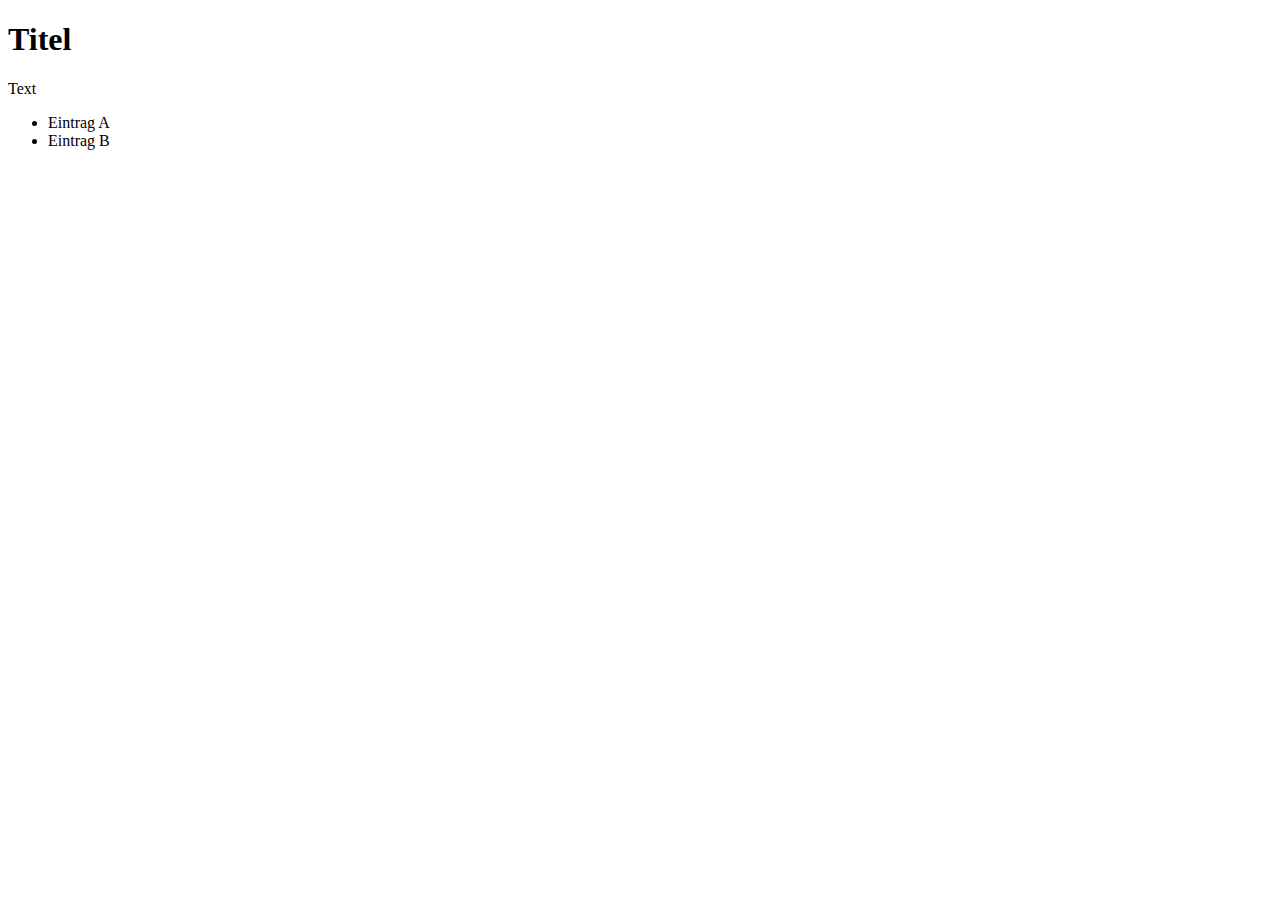
==== docs/index.html @ 6c3bd6ce "Create index.html" ====
<!DOCTYPE html>
<html lang="en">
  <head>
    <meta charset="utf-8">
    <title>title</title>
  </head>
  <body>
    
    <h1>Titel</h1>
    <p>Text</p>
    <ul>
      <li>Eintrag A</li>
      <li>Eintrag B</li>
    </ul>
    
  </body>
</html>
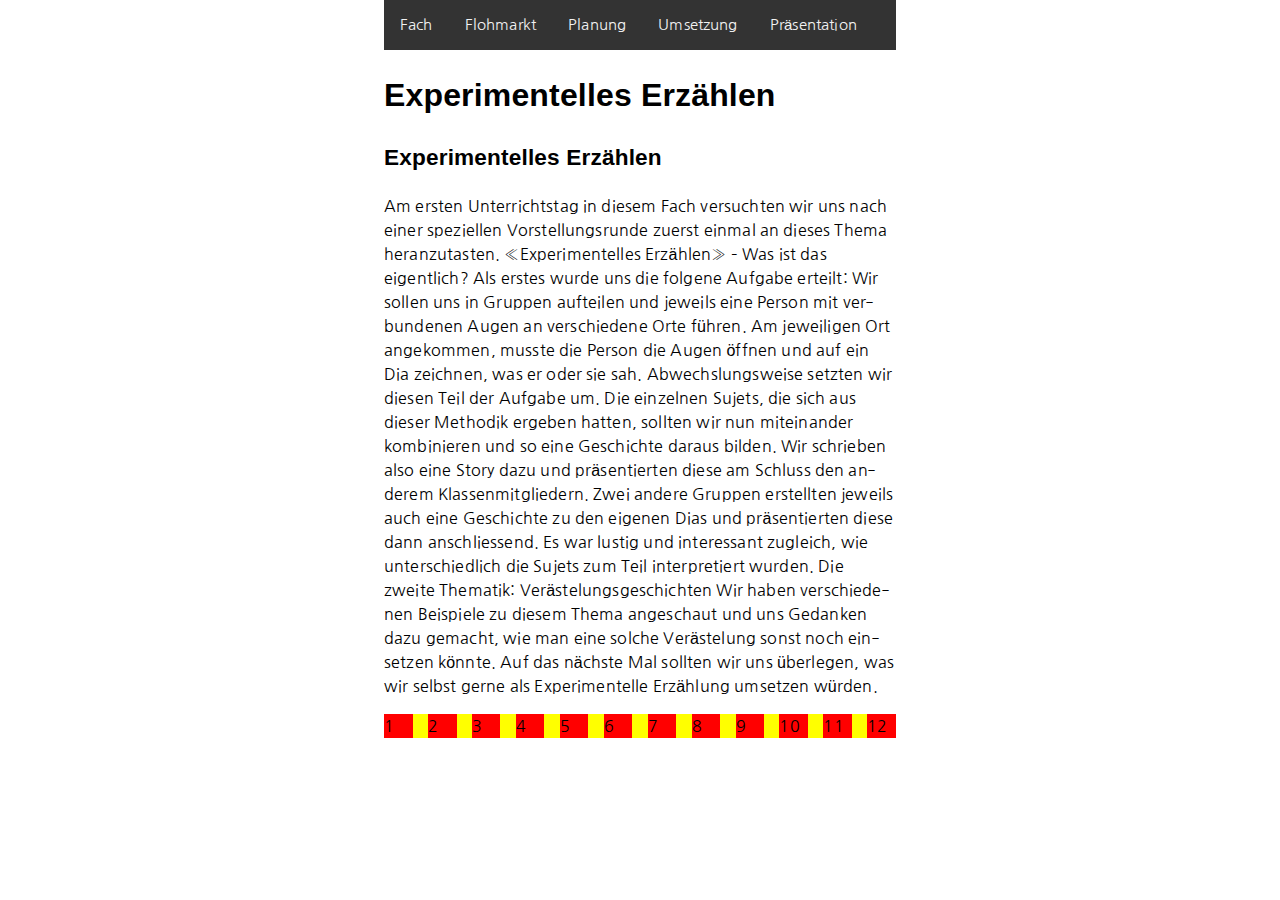
==== commit 457bd629: "version 2" ====
--- a/docs/index.html
+++ b/docs/index.html
@@ -1,17 +1,64 @@
 <!DOCTYPE html>
+
 <html lang="en">
-  <head>
-    <meta charset="utf-8">
-    <title>title</title>
-  </head>
-  <body>
-    
-    <h1>Titel</h1>
-    <p>Text</p>
-    <ul>
-      <li>Eintrag A</li>
-      <li>Eintrag B</li>
-    </ul>
-    
-  </body>
+
+<head>
+  <meta charset="utf-8">
+    <title>Experimentelles Erzählen</title>
+  <meta name="viewport" content="width=device-width, initial-scale=1.0">
+    <link rel="stylesheet" href="normalize.css">
+    <link rel="stylesheet" href="style.css">
+    <link href="https://fonts.googleapis.com/css?family=Nanum+Gothic&display=swap" rel="stylesheet">
+    <script src="script.js"></script>
+</head>
+
+<!-- page content -->
+
+<body>
+  <div class="navigation">
+  <nav>
+    <!-- web browsers respond to index.html and / the same way -->
+      <a href="./index.html">Fach</a>
+      <a href="./flohmarkt.html">Flohmarkt</a>
+      <a href="./planung.html">Planung</a>
+      <a href="./process.html">Umsetzung</a>
+      <a href="./presentation.html">Präsentation</a>
+    </nav>
+</div>
+
+  <div class="content">
+    <h1 id="experimentelles-erzählen">Experimentelles Erzählen</h1>
+      <h2 id="Experimentelles Erzählen">Experimentelles Erzählen</h2>
+
+        <p>Am ersten Unterrichtstag in diesem Fach versuchten wir uns nach einer speziellen Vorstellungsrunde zuerst einmal an dieses Thema heranzutasten.
+          «Experimentelles Erzählen» – Was ist das eigentlich?
+Als erstes wurde uns die folgene Aufgabe erteilt: Wir sollen uns in Gruppen aufteilen und jeweils eine Person mit verbundenen Augen an verschiedene Orte führen. Am jeweiligen Ort angekommen, musste die Person die Augen öffnen und auf ein Dia zeichnen, was er oder sie sah. Abwechslungsweise setzten wir diesen Teil der Aufgabe um. Die einzelnen Sujets, die sich aus dieser Methodik ergeben hatten, sollten wir nun miteinander kombinieren und so eine Geschichte daraus bilden. Wir schrieben also eine Story dazu und präsentierten diese am Schluss den anderem Klassenmitgliedern. Zwei andere Gruppen erstellten jeweils auch eine Geschichte zu den eigenen Dias und präsentierten diese dann anschliessend. Es war lustig und interessant zugleich, wie unterschiedlich die Sujets zum Teil interpretiert wurden.
+
+Die zweite Thematik: Verästelungsgeschichten
+Wir haben verschiedenen Beispiele zu diesem Thema angeschaut und uns Gedanken dazu gemacht, wie man eine solche Verästelung sonst noch einsetzen könnte.
+
+Auf das nächste Mal sollten wir uns überlegen, was wir selbst gerne als Experimentelle Erzählung umsetzen würden.
+
+        </p>
+
+
+<div class="grid">
+
+<div class="spalte">1</div>
+<div class="spalte">2</div>
+<div class="spalte">3</div>
+<div class="spalte">4</div>
+<div class="spalte">5</div>
+<div class="spalte">6</div>
+<div class="spalte">7</div>
+<div class="spalte">8</div>
+<div class="spalte">9</div>
+<div class="spalte">10</div>
+<div class="spalte">11</div>
+<div class="spalte">12</div>
+
+  </div>
+
+
+</body>
 </html>
--- a/docs/style.css
+++ b/docs/style.css
@@ -0,0 +1,95 @@
+/* Add a black background color to the navigation */
+.navigation {
+  background-color: #333;
+  overflow: hidden;
+  height: 50px;
+}
+
+/* Style the links inside the navigation bar */
+.navigation a {
+  float: left;
+  color: #f2f2f2;
+  text-align: center;
+  padding: 14px 16px;
+  text-decoration: none;
+  font-size: 15px;
+}
+
+/* Change the color of links on hover */
+.navigation a:hover {
+  background-color: #ddd;
+  color: black;
+}
+
+/* Add a color to the active/current link */
+.navigation a.active {
+  background-color: #4CAF50;
+  color: white;
+}
+
+html {
+  font-family: 'Nanum Gothic', sans-serif;
+
+  line-height: 1.5;
+  letter-spacing: 0.01em;
+  hyphens: auto;
+
+  font-size: 14px;
+}
+
+@media only screen and (min-width: 600px) { /* oder rem/em */
+  html {
+    font-size: 16px;
+  }
+}
+
+h1 {
+  font-size: 2rem;
+  font-family: 'Open Sans', sans-serif, bold;
+}
+
+h2 {
+  font-size: 1.414rem;
+  font-family: 'Open Sans', sans-serif, bold;
+}
+
+@media only screen and (min-width: 600px) { /* oder rem/em */
+
+}
+
+p {
+  margin-top: 0;
+  margin-bottom: 1rem;
+}
+
+.navigation {
+  width: 60%;
+  max-width: 32rem;
+  margin: 0 auto;
+}
+
+.content {
+  width: 100%;
+  max-width: 32rem;
+  margin: 0 auto;
+}
+
+
+.grid {
+  width: 32rem;
+  background-color: yellow;
+  margin: 0 auto;
+
+  display: flex;
+  flex-wrap: wrap;
+  justify-content: space-between;
+}
+
+.spalte {
+  background-color: red;
+
+  flex-grow: 1;
+  flex-shrink: 1;
+  flex-basis: 5.58333333%;
+  max-width: 5.58333333%;
+}
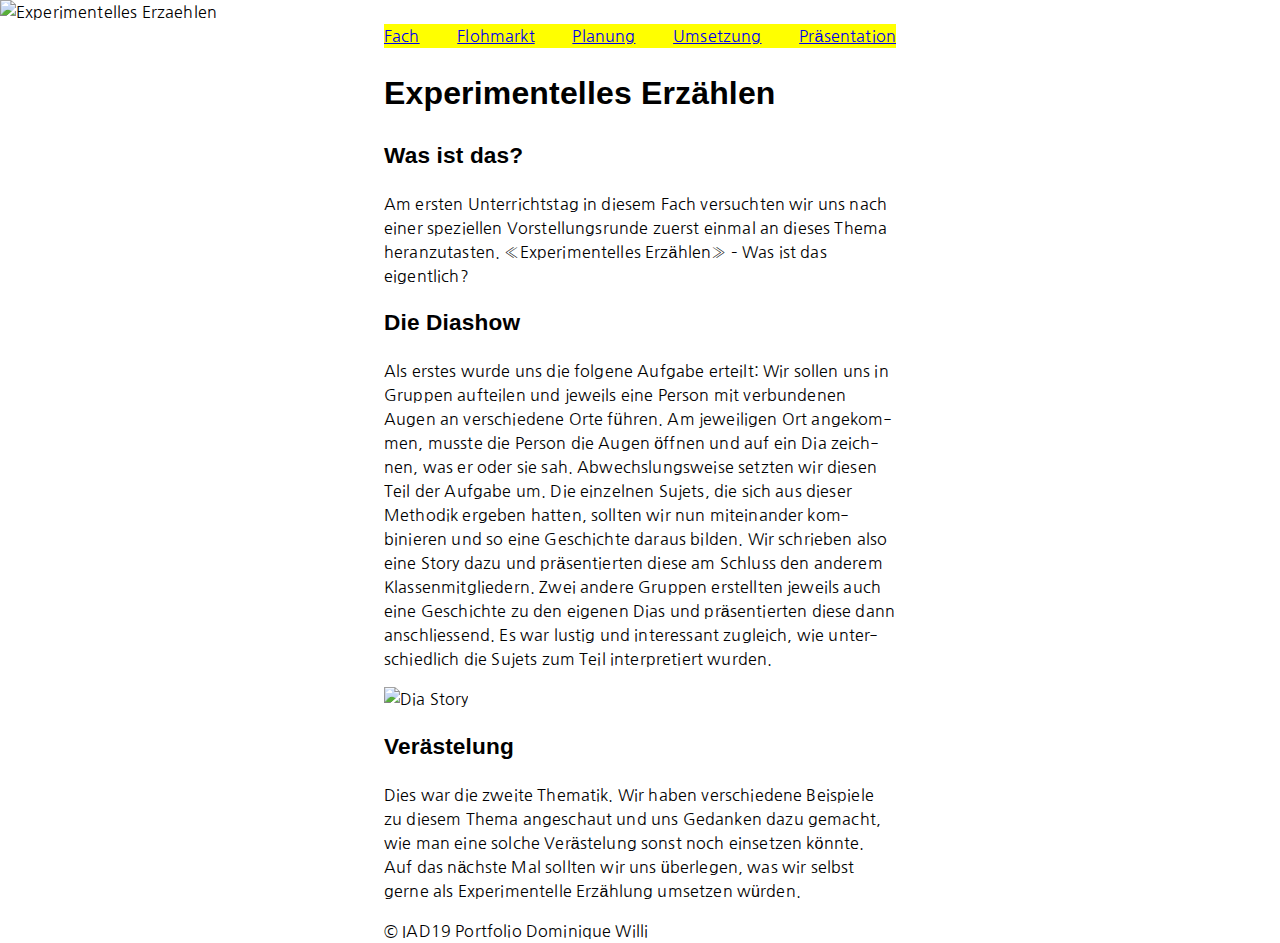
==== commit eeb3fb8a: "Footer hinzugefügt" ====
--- a/docs/index.html
+++ b/docs/index.html
@@ -8,6 +8,7 @@
   <meta name="viewport" content="width=device-width, initial-scale=1.0">
     <link rel="stylesheet" href="normalize.css">
     <link rel="stylesheet" href="style.css">
+    <link href="https://fonts.googleapis.com/css?family=Abril+Fatface&display=swap" rel="stylesheet">
     <link href="https://fonts.googleapis.com/css?family=Nanum+Gothic&display=swap" rel="stylesheet">
     <script src="script.js"></script>
 </head>
@@ -15,50 +16,63 @@
 <!-- page content -->
 
 <body>
-  <div class="navigation">
-  <nav>
-    <!-- web browsers respond to index.html and / the same way -->
-      <a href="./index.html">Fach</a>
-      <a href="./flohmarkt.html">Flohmarkt</a>
-      <a href="./planung.html">Planung</a>
-      <a href="./process.html">Umsetzung</a>
-      <a href="./presentation.html">Präsentation</a>
+  <div class="hero-image">
+    <img src="./bilder/Header_Bild.jpg" alt="Experimentelles Erzaehlen">
+  </div>
+
+  <div class="main-navigation">
+    <nav class="grid">
+      <!-- web browsers respond to index.html and / the same way -->
+        <a href="./index.html">Fach</a>
+        <a href="./flohmarkt.html">Flohmarkt</a>
+        <a href="./planung.html">Planung</a>
+        <a href="./umsetzung.html">Umsetzung</a>
+        <a href="./presentation.html">Präsentation</a>
     </nav>
 </div>
 
   <div class="content">
     <h1 id="experimentelles-erzählen">Experimentelles Erzählen</h1>
-      <h2 id="Experimentelles Erzählen">Experimentelles Erzählen</h2>
+      <h2 id="Was ist das?">Was ist das?</h2>
 
         <p>Am ersten Unterrichtstag in diesem Fach versuchten wir uns nach einer speziellen Vorstellungsrunde zuerst einmal an dieses Thema heranzutasten.
           «Experimentelles Erzählen» – Was ist das eigentlich?
+        </p>
+      <h2 id="Die Diashow?">Die Diashow</h2>
+        <p>
 Als erstes wurde uns die folgene Aufgabe erteilt: Wir sollen uns in Gruppen aufteilen und jeweils eine Person mit verbundenen Augen an verschiedene Orte führen. Am jeweiligen Ort angekommen, musste die Person die Augen öffnen und auf ein Dia zeichnen, was er oder sie sah. Abwechslungsweise setzten wir diesen Teil der Aufgabe um. Die einzelnen Sujets, die sich aus dieser Methodik ergeben hatten, sollten wir nun miteinander kombinieren und so eine Geschichte daraus bilden. Wir schrieben also eine Story dazu und präsentierten diese am Schluss den anderem Klassenmitgliedern. Zwei andere Gruppen erstellten jeweils auch eine Geschichte zu den eigenen Dias und präsentierten diese dann anschliessend. Es war lustig und interessant zugleich, wie unterschiedlich die Sujets zum Teil interpretiert wurden.
+        </p>
 
-Die zweite Thematik: Verästelungsgeschichten
-Wir haben verschiedenen Beispiele zu diesem Thema angeschaut und uns Gedanken dazu gemacht, wie man eine solche Verästelung sonst noch einsetzen könnte.
+<img src="bilder/Dia_Story.jpg" alt="Dia Story">
+
+<h2 id="Verästelung">Verästelung</h2>
+        <p>
+Dies war die zweite Thematik. Wir haben verschiedene Beispiele zu diesem Thema angeschaut und uns Gedanken dazu gemacht, wie man eine solche Verästelung sonst noch einsetzen könnte.
 
 Auf das nächste Mal sollten wir uns überlegen, was wir selbst gerne als Experimentelle Erzählung umsetzen würden.
 
         </p>
 
-
 <div class="grid">
 
-<div class="spalte">1</div>
-<div class="spalte">2</div>
-<div class="spalte">3</div>
-<div class="spalte">4</div>
-<div class="spalte">5</div>
-<div class="spalte">6</div>
-<div class="spalte">7</div>
-<div class="spalte">8</div>
-<div class="spalte">9</div>
-<div class="spalte">10</div>
-<div class="spalte">11</div>
-<div class="spalte">12</div>
+<div class="spalte"></div>
+<div class="spalte"></div>
+<div class="spalte"></div>
+<div class="spalte"></div>
+<div class="spalte"></div>
+<div class="spalte"></div>
+<div class="spalte"></div>
+<div class="spalte"></div>
+<div class="spalte"></div>
+<div class="spalte"></div>
+<div class="spalte"></div>
+<div class="spalte"></div>
 
   </div>
-
+<div class="footer">
+© IAD19 Portfolio Dominique Willi
+</div>
+</div>
 
 </body>
 </html>
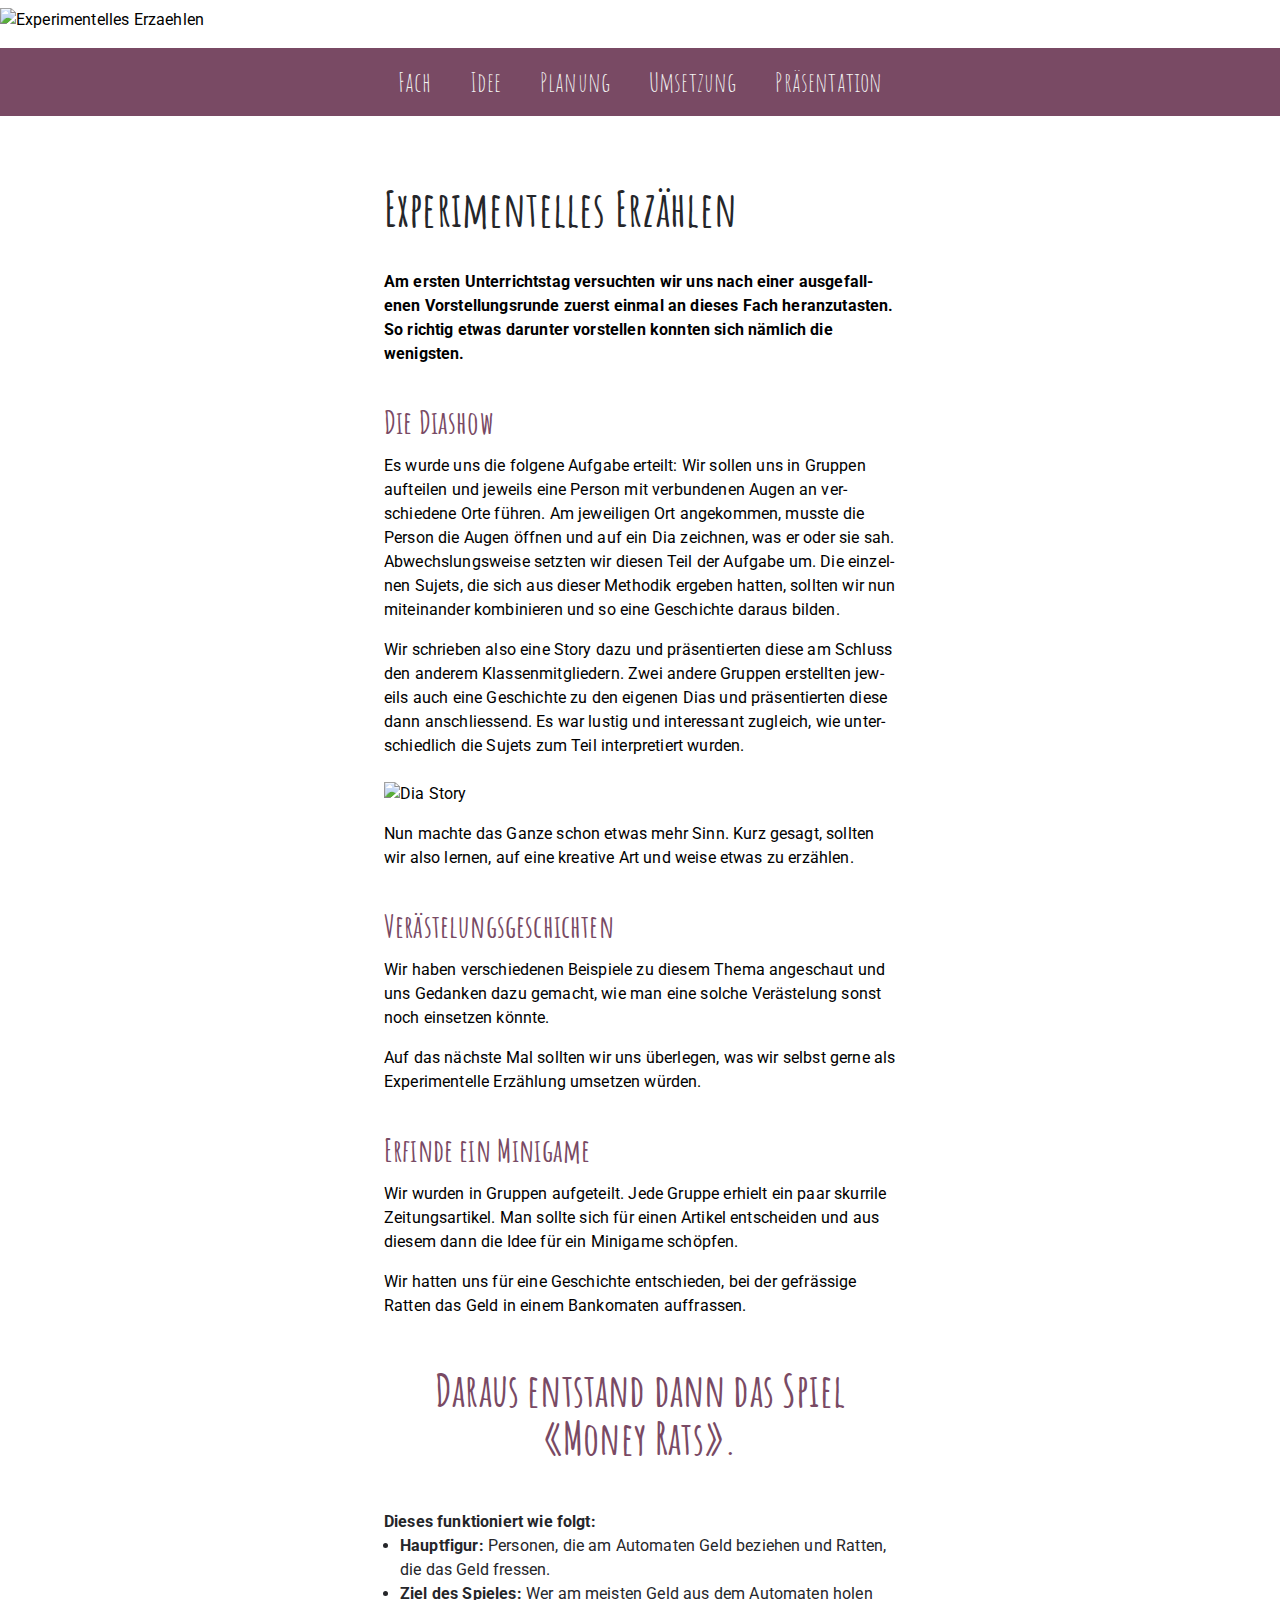
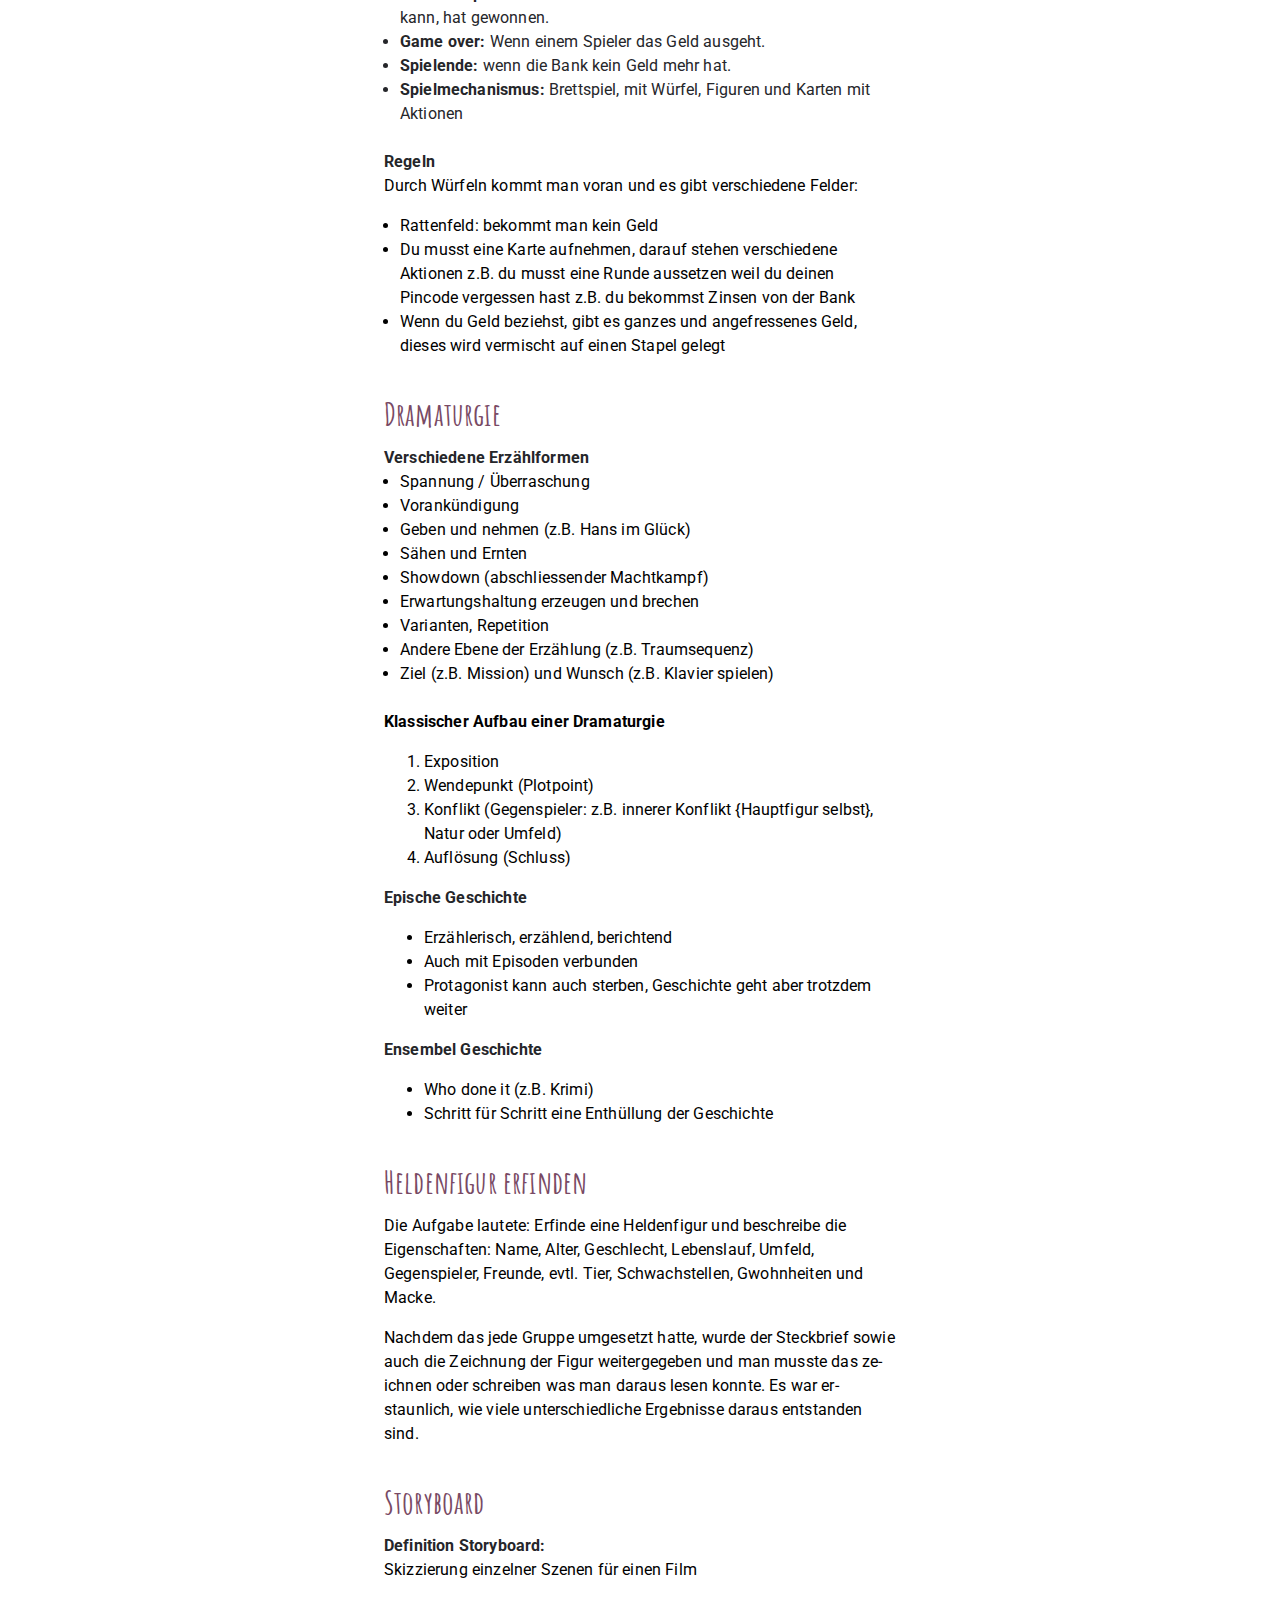
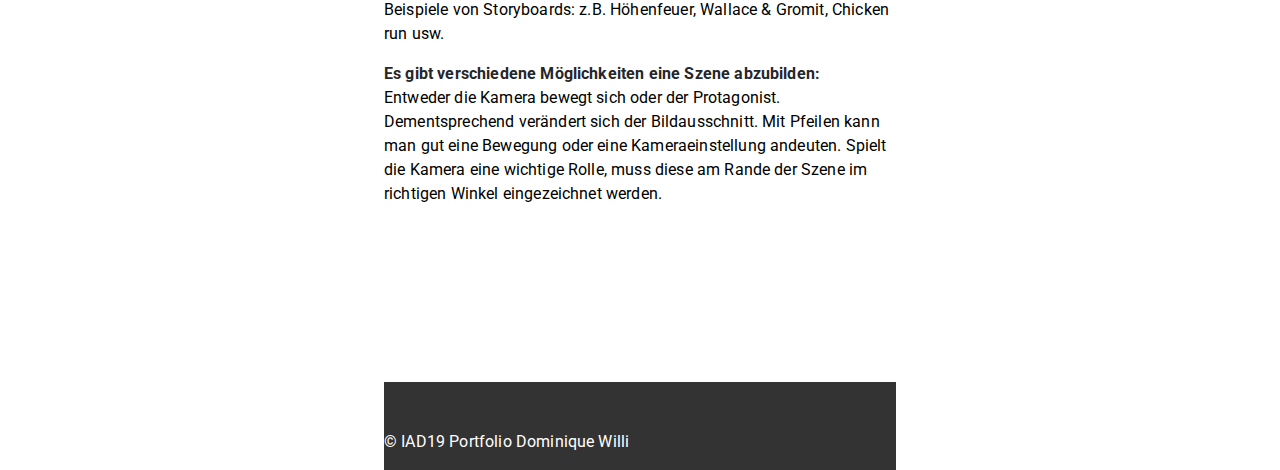
==== commit 701e87aa: "text complete" ====
--- a/docs/index.html
+++ b/docs/index.html
@@ -8,23 +8,21 @@
   <meta name="viewport" content="width=device-width, initial-scale=1.0">
     <link rel="stylesheet" href="normalize.css">
     <link rel="stylesheet" href="style.css">
-    <link href="https://fonts.googleapis.com/css?family=Abril+Fatface&display=swap" rel="stylesheet">
-    <link href="https://fonts.googleapis.com/css?family=Nanum+Gothic&display=swap" rel="stylesheet">
+    <link href="https://fonts.googleapis.com/css?family=Amatic+SC|Roboto&display=swap" rel="stylesheet">
     <script src="script.js"></script>
 </head>
 
 <!-- page content -->
 
-<body>
   <div class="hero-image">
-    <img src="./bilder/Header_Bild.jpg" alt="Experimentelles Erzaehlen">
+    <img src="./bilder/Headerbild_fach.jpg" alt="Experimentelles Erzaehlen">
   </div>
 
   <div class="main-navigation">
     <nav class="grid">
       <!-- web browsers respond to index.html and / the same way -->
         <a href="./index.html">Fach</a>
-        <a href="./flohmarkt.html">Flohmarkt</a>
+        <a href="./idee.html">Idee</a>
         <a href="./planung.html">Planung</a>
         <a href="./umsetzung.html">Umsetzung</a>
         <a href="./presentation.html">Präsentation</a>
@@ -32,25 +30,142 @@
 </div>
 
   <div class="content">
-    <h1 id="experimentelles-erzählen">Experimentelles Erzählen</h1>
-      <h2 id="Was ist das?">Was ist das?</h2>
 
-        <p>Am ersten Unterrichtstag in diesem Fach versuchten wir uns nach einer speziellen Vorstellungsrunde zuerst einmal an dieses Thema heranzutasten.
-          «Experimentelles Erzählen» – Was ist das eigentlich?
-        </p>
-      <h2 id="Die Diashow?">Die Diashow</h2>
-        <p>
-Als erstes wurde uns die folgene Aufgabe erteilt: Wir sollen uns in Gruppen aufteilen und jeweils eine Person mit verbundenen Augen an verschiedene Orte führen. Am jeweiligen Ort angekommen, musste die Person die Augen öffnen und auf ein Dia zeichnen, was er oder sie sah. Abwechslungsweise setzten wir diesen Teil der Aufgabe um. Die einzelnen Sujets, die sich aus dieser Methodik ergeben hatten, sollten wir nun miteinander kombinieren und so eine Geschichte daraus bilden. Wir schrieben also eine Story dazu und präsentierten diese am Schluss den anderem Klassenmitgliedern. Zwei andere Gruppen erstellten jeweils auch eine Geschichte zu den eigenen Dias und präsentierten diese dann anschliessend. Es war lustig und interessant zugleich, wie unterschiedlich die Sujets zum Teil interpretiert wurden.
+    <h1 id="Experimentelles Erzählen">Experimentelles Erzählen</h1>
+
+        <p> <strong> Am ersten Unterrichtstag versuchten wir uns nach einer ausgefallenen Vorstellungsrunde zuerst einmal an dieses Fach heranzutasten.
+          So richtig etwas darunter vorstellen konnten sich nämlich die wenigsten. </strong>
         </p>
 
-<img src="bilder/Dia_Story.jpg" alt="Dia Story">
+      <h2 id="Die Diashow">Die Diashow</h2>
+        <p>
+        Es wurde uns die folgene Aufgabe erteilt: Wir sollen uns in Gruppen aufteilen und jeweils eine Person mit verbundenen Augen an verschiedene Orte führen. Am jeweiligen Ort angekommen, musste die Person die Augen öffnen und auf ein Dia zeichnen, was er oder sie sah. Abwechslungsweise setzten wir diesen Teil der Aufgabe um. Die einzelnen Sujets, die sich aus dieser Methodik ergeben hatten, sollten wir nun miteinander kombinieren und so eine Geschichte daraus bilden.
+        </p>
+        <p>
+        Wir schrieben also eine Story dazu und präsentierten diese am Schluss den anderem Klassenmitgliedern. Zwei andere Gruppen erstellten jeweils auch eine Geschichte zu den eigenen Dias und präsentierten diese dann anschliessend. Es war lustig und interessant zugleich, wie unterschiedlich die Sujets zum Teil interpretiert wurden.
+        </p>
 
-<h2 id="Verästelung">Verästelung</h2>
+        <img src="bilder/Dia_Story.jpg" alt="Dia Story">
+
         <p>
-Dies war die zweite Thematik. Wir haben verschiedene Beispiele zu diesem Thema angeschaut und uns Gedanken dazu gemacht, wie man eine solche Verästelung sonst noch einsetzen könnte.
+        Nun machte das Ganze schon etwas mehr Sinn. Kurz gesagt, sollten wir also lernen, auf eine kreative Art und weise etwas zu erzählen.
+        </p>
 
-Auf das nächste Mal sollten wir uns überlegen, was wir selbst gerne als Experimentelle Erzählung umsetzen würden.
+      <h2 id="Verästelungsgeschichten">Verästelungsgeschichten</h2>
+        <p>
+        Wir haben verschiedenen Beispiele zu diesem Thema angeschaut und uns Gedanken dazu gemacht, wie man eine solche Verästelung sonst noch einsetzen könnte.
+        </p>
+        <p>
+        Auf das nächste Mal sollten wir uns überlegen, was wir selbst gerne als Experimentelle Erzählung umsetzen würden.
+        </p>
 
+      <h2 id="Erfinde ein Minigame">Erfinde ein Minigame</h2>
+        <p>
+        Wir wurden in Gruppen aufgeteilt. Jede Gruppe erhielt ein paar skurrile Zeitungsartikel. Man sollte sich für einen Artikel entscheiden und aus diesem dann die Idee für ein Minigame schöpfen.
+        </p>
+        <p>
+        Wir hatten uns für eine Geschichte entschieden, bei der gefrässige Ratten das Geld in einem Bankomaten auffrassen.
+        </p>
+        <div class="outstanding">
+        Daraus entstand dann das Spiel «Money Rats».
+        </div>
+        </p>
+
+        <h3>
+        Dieses funktioniert wie folgt:
+        </h3>
+
+        <div class="Liste">
+          <div class="strong">
+        <li> <strong> Hauptfigur: </strong> Personen, die am Automaten Geld beziehen und Ratten, die das Geld fressen. </li>
+        <li> <strong> Ziel des Spieles: </strong> Wer am meisten Geld aus dem Automaten holen kann, hat gewonnen. </li>
+        <li> <strong> Game over: </strong> Wenn einem Spieler das Geld ausgeht. </li>
+        <li> <strong> Spielende: </strong> wenn die Bank kein Geld mehr hat. </li>
+        <li> <strong> Spielmechanismus: </strong> Brettspiel, mit Würfel, Figuren und Karten mit Aktionen </li>
+        </div>
+        </div>
+
+        <h3>
+        Regeln
+        </h3>
+        <p>
+        Durch Würfeln kommt man voran und es gibt verschiedene Felder:
+        </p>
+
+        <div class="Liste">
+            <li> Rattenfeld: bekommt man kein Geld </li>
+            <li> Du musst eine Karte aufnehmen, darauf stehen verschiedene Aktionen
+                 z.B. du musst eine Runde aussetzen weil du deinen Pincode vergessen hast
+                 z.B. du bekommst Zinsen von der Bank </li>
+            <li> Wenn du Geld beziehst, gibt es ganzes und angefressenes Geld, dieses wird vermischt auf einen Stapel gelegt </li>
+        </div>
+
+      <h2 id="Dramaturgie">Dramaturgie</h2>
+        <h3>
+        Verschiedene Erzählformen
+        </h3>
+         <div class="Liste">
+            <li> Spannung / Überraschung </li>
+            <li> Vorankündigung </li>
+            <li> Geben und nehmen (z.B. Hans im Glück) </li>
+            <li> Sähen und Ernten </li>
+            <li> Showdown (abschliessender Machtkampf) </li>
+            <li> Erwartungshaltung erzeugen und brechen </li>
+            <li> Varianten, Repetition </li>
+            <li> Andere Ebene der Erzählung (z.B. Traumsequenz) </li>
+            <li> Ziel (z.B. Mission) und Wunsch (z.B. Klavier spielen) </li>
+          </div>
+
+       <strong> Klassischer Aufbau einer Dramaturgie </strong>
+         <ol id="ListeNR">
+           <li> Exposition </li>
+           <li> Wendepunkt (Plotpoint) </li>
+           <li> Konflikt (Gegenspieler: z.B. innerer Konflikt {Hauptfigur selbst}, Natur oder Umfeld) </li>
+           <li> Auflösung (Schluss) </li>
+         </ol>
+
+       <h3>
+       Epische Geschichte
+       </h3>
+         <ul id="Liste">
+            <li> Erzählerisch, erzählend, berichtend </li>
+            <li> Auch mit Episoden verbunden </li>
+            <li> Protagonist kann auch sterben, Geschichte geht aber trotzdem weiter </li>
+         </ul>
+
+         <h3>
+          Ensembel Geschichte
+         </h3>
+         <ul id="Liste">
+            <li> Who done it (z.B. Krimi) </li>
+            <li> Schritt für Schritt eine Enthüllung der Geschichte </li>
+         </ul>
+
+      <h2 id="Heldenfigur erfinden">Heldenfigur erfinden</h2>
+        <p>
+        Die Aufgabe lautete: Erfinde eine Heldenfigur und beschreibe die Eigenschaften: Name, Alter, Geschlecht, Lebenslauf, Umfeld, Gegenspieler, Freunde, evtl. Tier, Schwachstellen,
+        Gwohnheiten und Macke.
+        </p>
+        <p>
+        Nachdem das jede Gruppe umgesetzt hatte, wurde der Steckbrief sowie auch die Zeichnung der Figur weitergegeben und man musste das zeichnen oder schreiben was man daraus lesen konnte. Es war erstaunlich, wie viele unterschiedliche Ergebnisse daraus entstanden sind.
+        </p>
+
+      <h2 id="Storyboard">Storyboard</h2>
+        <h3>
+        Definition Storyboard:
+        </h3>
+        <p>
+        Skizzierung einzelner Szenen für einen Film
+        </p>
+        <p>
+        Beispiele von Storyboards:
+        z.B. Höhenfeuer, Wallace & Gromit, Chicken run usw.
+        </p>
+        <h3>
+        Es gibt verschiedene Möglichkeiten eine Szene abzubilden:
+        </h3>
+        <p>
+        Entweder die Kamera bewegt sich oder der Protagonist. Dementsprechend verändert sich der Bildausschnitt. Mit Pfeilen kann man gut eine Bewegung oder eine Kameraeinstellung andeuten. Spielt die Kamera eine wichtige Rolle, muss diese am Rande der Szene im richtigen Winkel eingezeichnet werden.
         </p>
 
 <div class="grid">
@@ -68,11 +183,14 @@
 <div class="spalte"></div>
 <div class="spalte"></div>
 
-  </div>
+<div class="footer-background">
 <div class="footer">
 © IAD19 Portfolio Dominique Willi
 </div>
-</div>
+  </div>
 
 </body>
+
+
+
 </html>
--- a/docs/style.css
+++ b/docs/style.css
@@ -1,39 +1,114 @@
+
+@media only screen and (min-width: 600px) { /* oder rem/em */
+
+}
+
+.hero-image img {
+  width: 100%;
+}
+
 /* Add a black background color to the navigation */
-.navigation {
-  background-color: #333;
+.main-navigation {
+  background-color: #794a64;
   overflow: hidden;
-  height: 50px;
+  height: flex;
+  width: auto;
+  font-family: 'Amatic SC', cursive;
 }
 
 /* Style the links inside the navigation bar */
-.navigation a {
-  float: left;
+.main-navigation a {
+  display: flex;
+  justify-content: space-between;
+  float: auto;
   color: #f2f2f2;
   text-align: center;
-  padding: 14px 16px;
+  padding-top: 0.5em;
+  padding-bottom: 0.5em;
+  padding-left: 0.5em;
+  padding-right: 0.5em;
   text-decoration: none;
-  font-size: 15px;
+  font-size: 1.7rem;
 }
 
 /* Change the color of links on hover */
-.navigation a:hover {
-  background-color: #ddd;
-  color: black;
+.main-navigation a:hover {
+  background-color: white;
+  color: #794a64;
 }
 
 /* Add a color to the active/current link */
-.navigation a.active {
-  background-color: #4CAF50;
-  color: white;
+.main-navigation a.active {
+  background-color: white;
+  color: #794a64;
+}
+
+
+.table {
+  background-color: #f5f5f5;
+  width: 100%;
+
+}
+
+/* variable navigation bar */
+@media screen and (max-width: 400px) {
+  .main-navigation a {
+    text-align: center;
+    float: center;
+  }
+}
+
+@media screen and (max-width: 400px) {
+  .main-navigation a {
+    width: 100%;
+    height: auto;
+    position: sticky;
+  }
+  .main-navigation a {
+    float: center;
+  }
+  div.content {
+    margin-left: 0;
+  }
+}
+
+img {
+  width: 100%;
+  height: auto;
+  margin-top: 0.5rem;
+  margin-bottom: 1rem;
+}
+
+@keyframes slidy {
+0% { left: 0%; }
+20% { left: 0%; }
+25% { left: -100%; }
+45% { left: -100%; }
+50% { left: -200%; }
+70% { left: -200%; }
+75% { left: -300%; }
+95% { left: -300%; }
+100% { left: -400%; }
+}
+
+body { margin: 0; }
+div#slider { overflow: hidden; }
+div#slider figure img { width: 20%; float: left; }
+div#slider figure {
+  position: relative;
+  width: 500%;
+  margin: 0;
+  left: 0;
+  text-align: left;
+  font-size: 0;
+  animation: 25s slidy infinite;
 }
 
 html {
-  font-family: 'Nanum Gothic', sans-serif;
-
+  font-family: 'Roboto', sans-serif;
   line-height: 1.5;
   letter-spacing: 0.01em;
   hyphens: auto;
-
   font-size: 14px;
 }
 
@@ -44,23 +119,61 @@
 }
 
 h1 {
+  margin-top: 4rem;
+  font-size: 3rem;
+  line-height: 1.2em;
+  font-family: 'Amatic SC', cursive;
+  color: #25262a;
+}
+
+h2 {
+  margin-top: 2rem;
+  margin-bottom: 0.5rem;
   font-size: 2rem;
-  font-family: 'Open Sans', sans-serif, bold;
-}
-
-h2 {
-  font-size: 1.414rem;
-  font-family: 'Open Sans', sans-serif, bold;
-}
-
-@media only screen and (min-width: 600px) { /* oder rem/em */
-
+  font-family: 'Amatic SC', cursive;
+  color: #794a64;
+}
+
+h3 {
+  margin-top: 0rem;
+  margin-bottom: 0rem;
+  font-size: 1rem;
+  font-family: 'Roboto', sans-serif;
+  color: #25262a;
+}
+
+.outstanding {
+  font-family: 'Amatic SC', cursive;
+  font-weight: 700;
+  font-size: 2.8rem;
+  line-height: 3rem;
+  text-align: center;
+  margin: 3rem;
+  color: #794a64;
 }
 
 p {
-  margin-top: 0;
+  margin-top: 0rem;
   margin-bottom: 1rem;
 }
+
+.strong {
+  color: #25262a;
+}
+
+.Liste {
+  margin-top: 0rem;
+  margin-left: 1rem;
+  margin-bottom: 1.5rem;
+
+}
+
+.ListeNR {
+  margin-top: 0rem;
+  margin-left: 0rem;
+  margin-bottom: 1.5rem;
+}
+
 
 .navigation {
   width: 60%;
@@ -74,22 +187,35 @@
   margin: 0 auto;
 }
 
-
 .grid {
   width: 32rem;
-  background-color: yellow;
   margin: 0 auto;
 
   display: flex;
   flex-wrap: wrap;
   justify-content: space-between;
+  color: green;
 }
 
 .spalte {
-  background-color: red;
-
   flex-grow: 1;
   flex-shrink: 1;
   flex-basis: 5.58333333%;
   max-width: 5.58333333%;
 }
+
+.footer-background {
+  position: bottom;
+  background-color: #333;
+  width: 100%;
+  display: flex;
+  padding-top: 3rem;
+  padding-bottom: 1rem;
+  margin-top: 10rem;
+}
+
+.footer {
+  color: white;
+  font-size: 1.0rem;
+  width: 100%;
+}
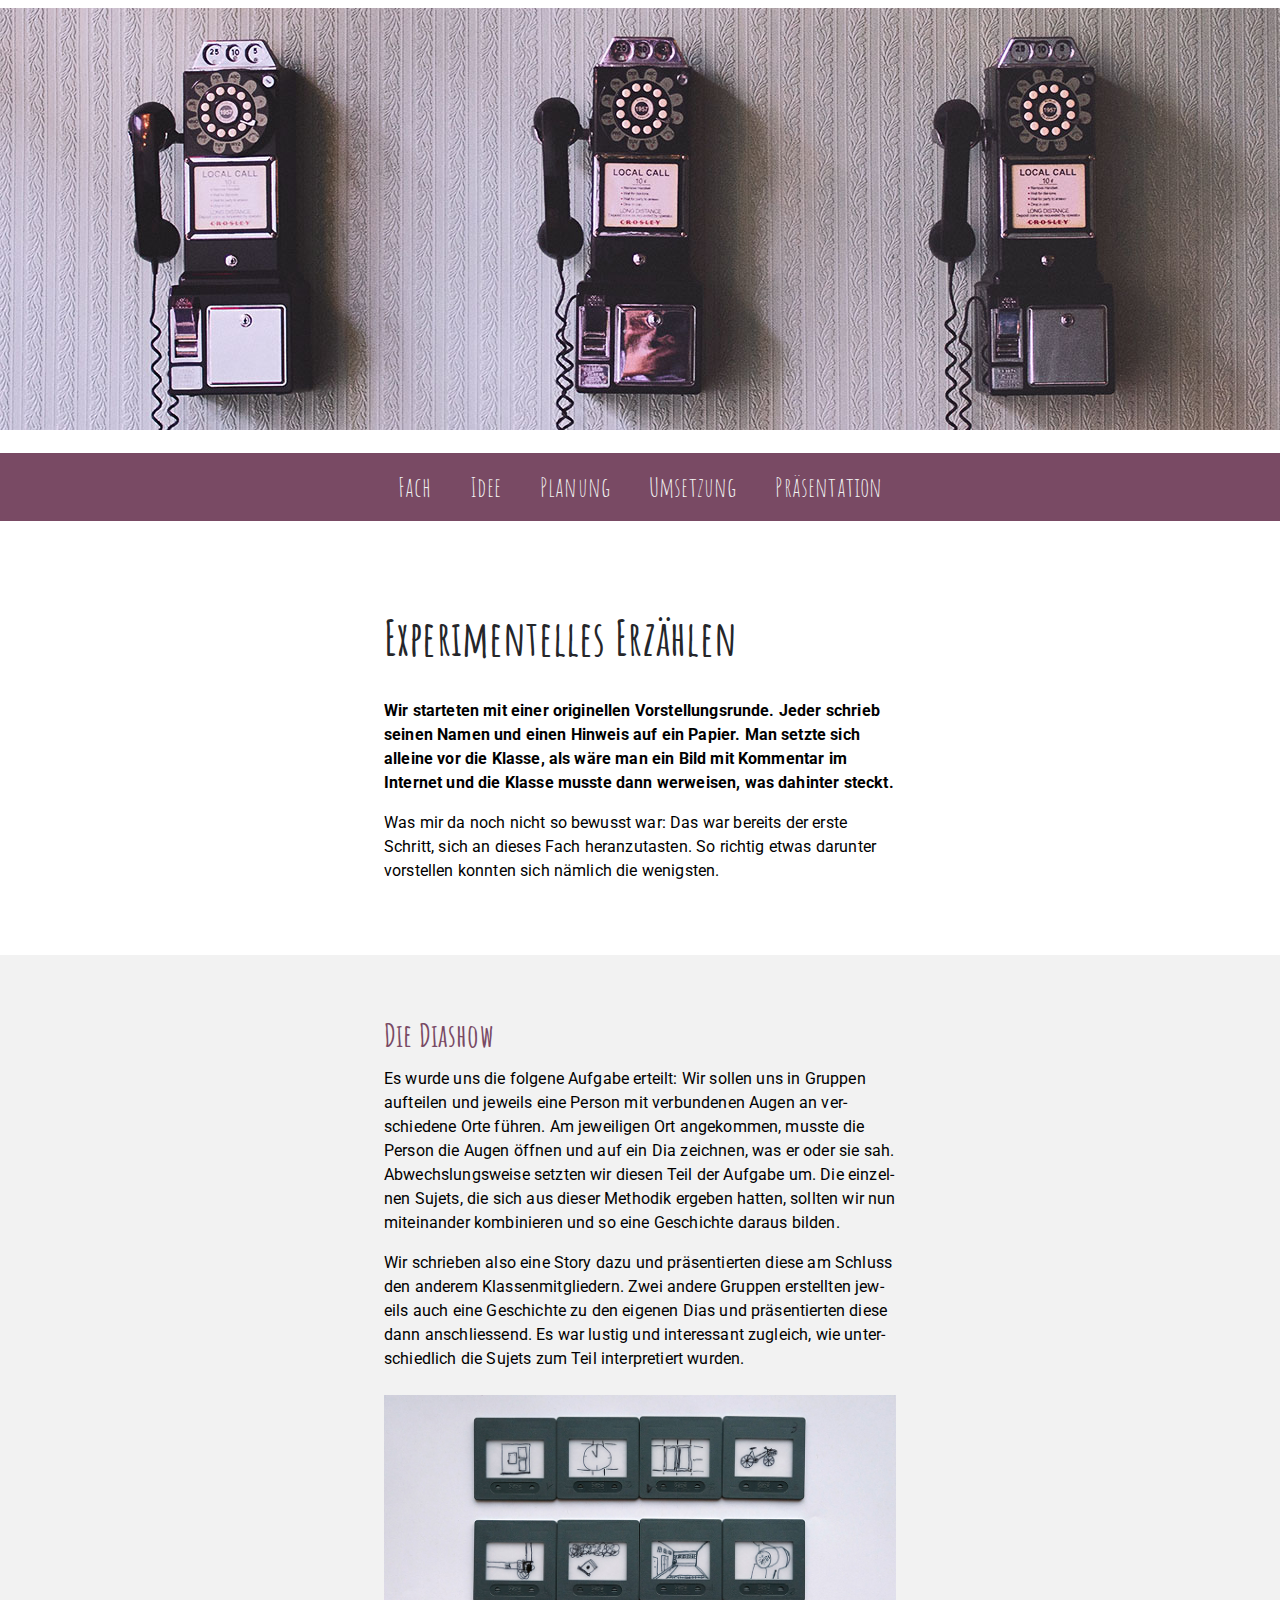
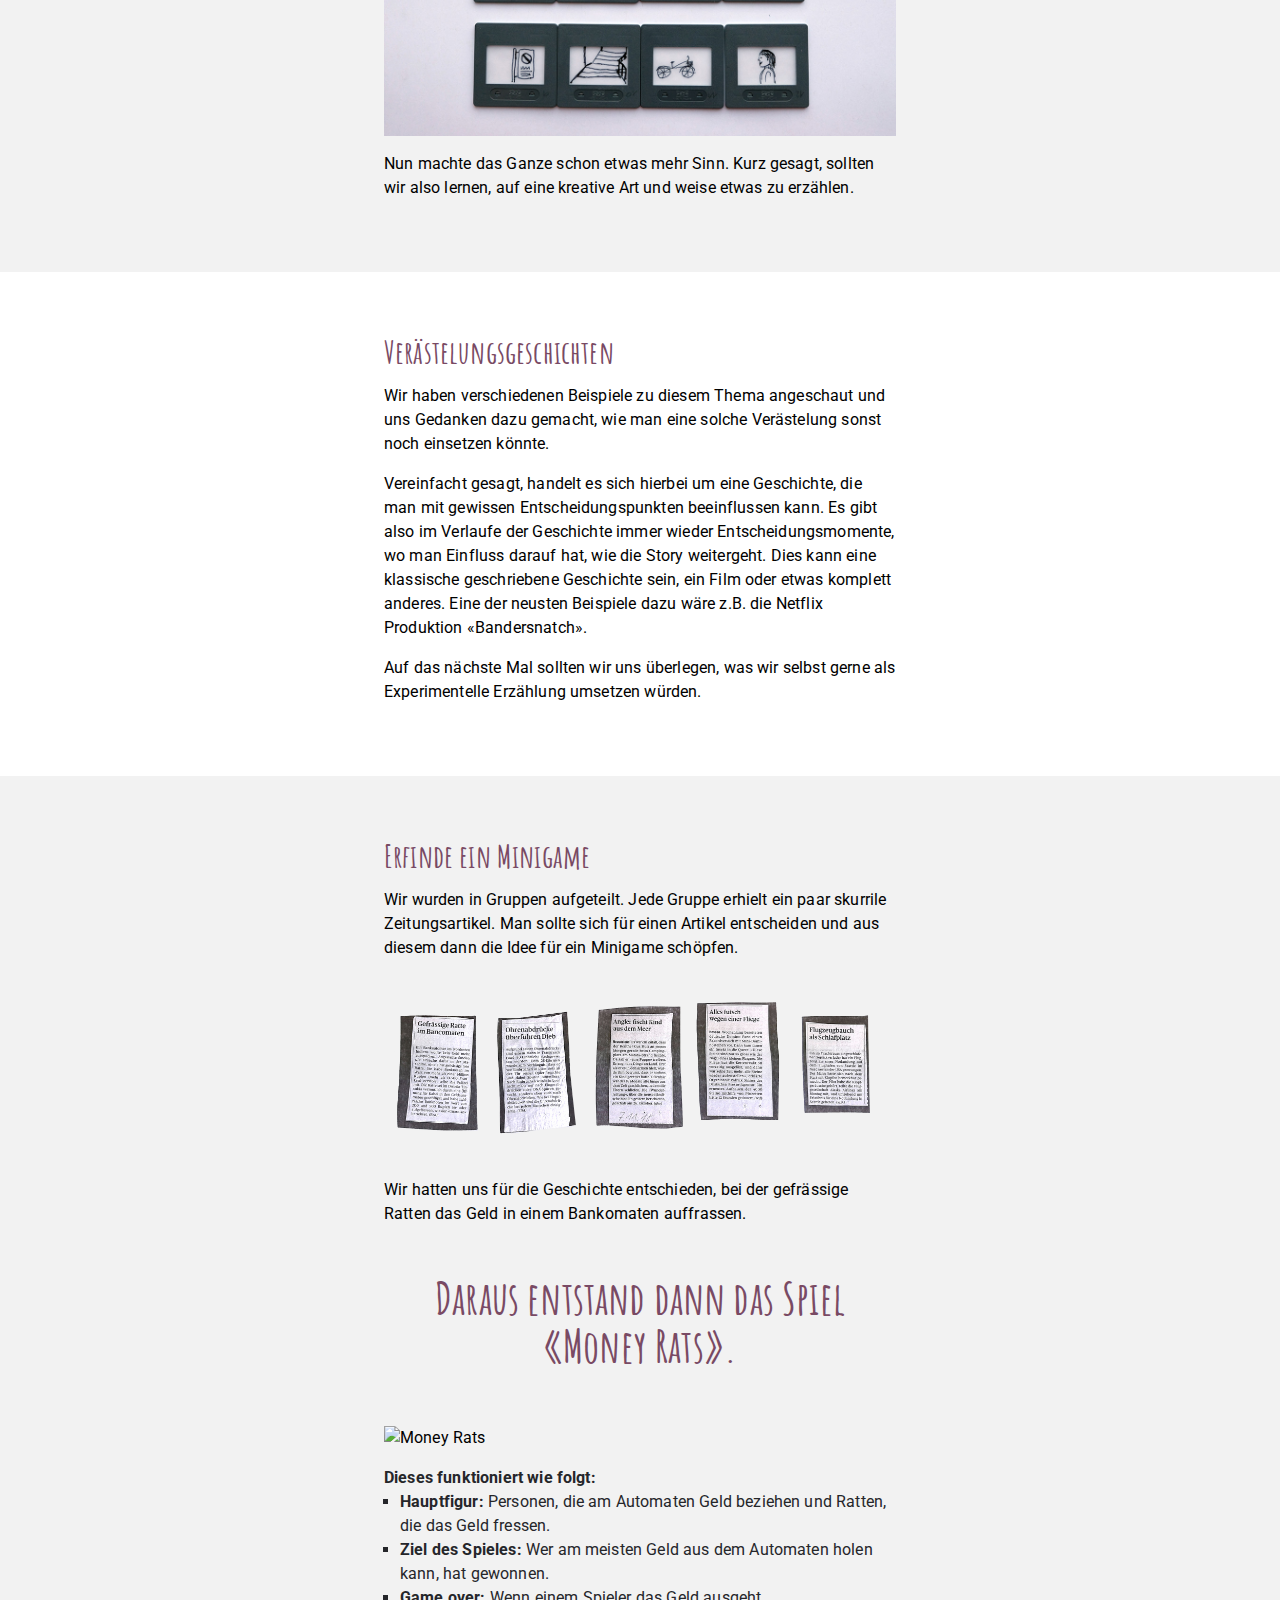
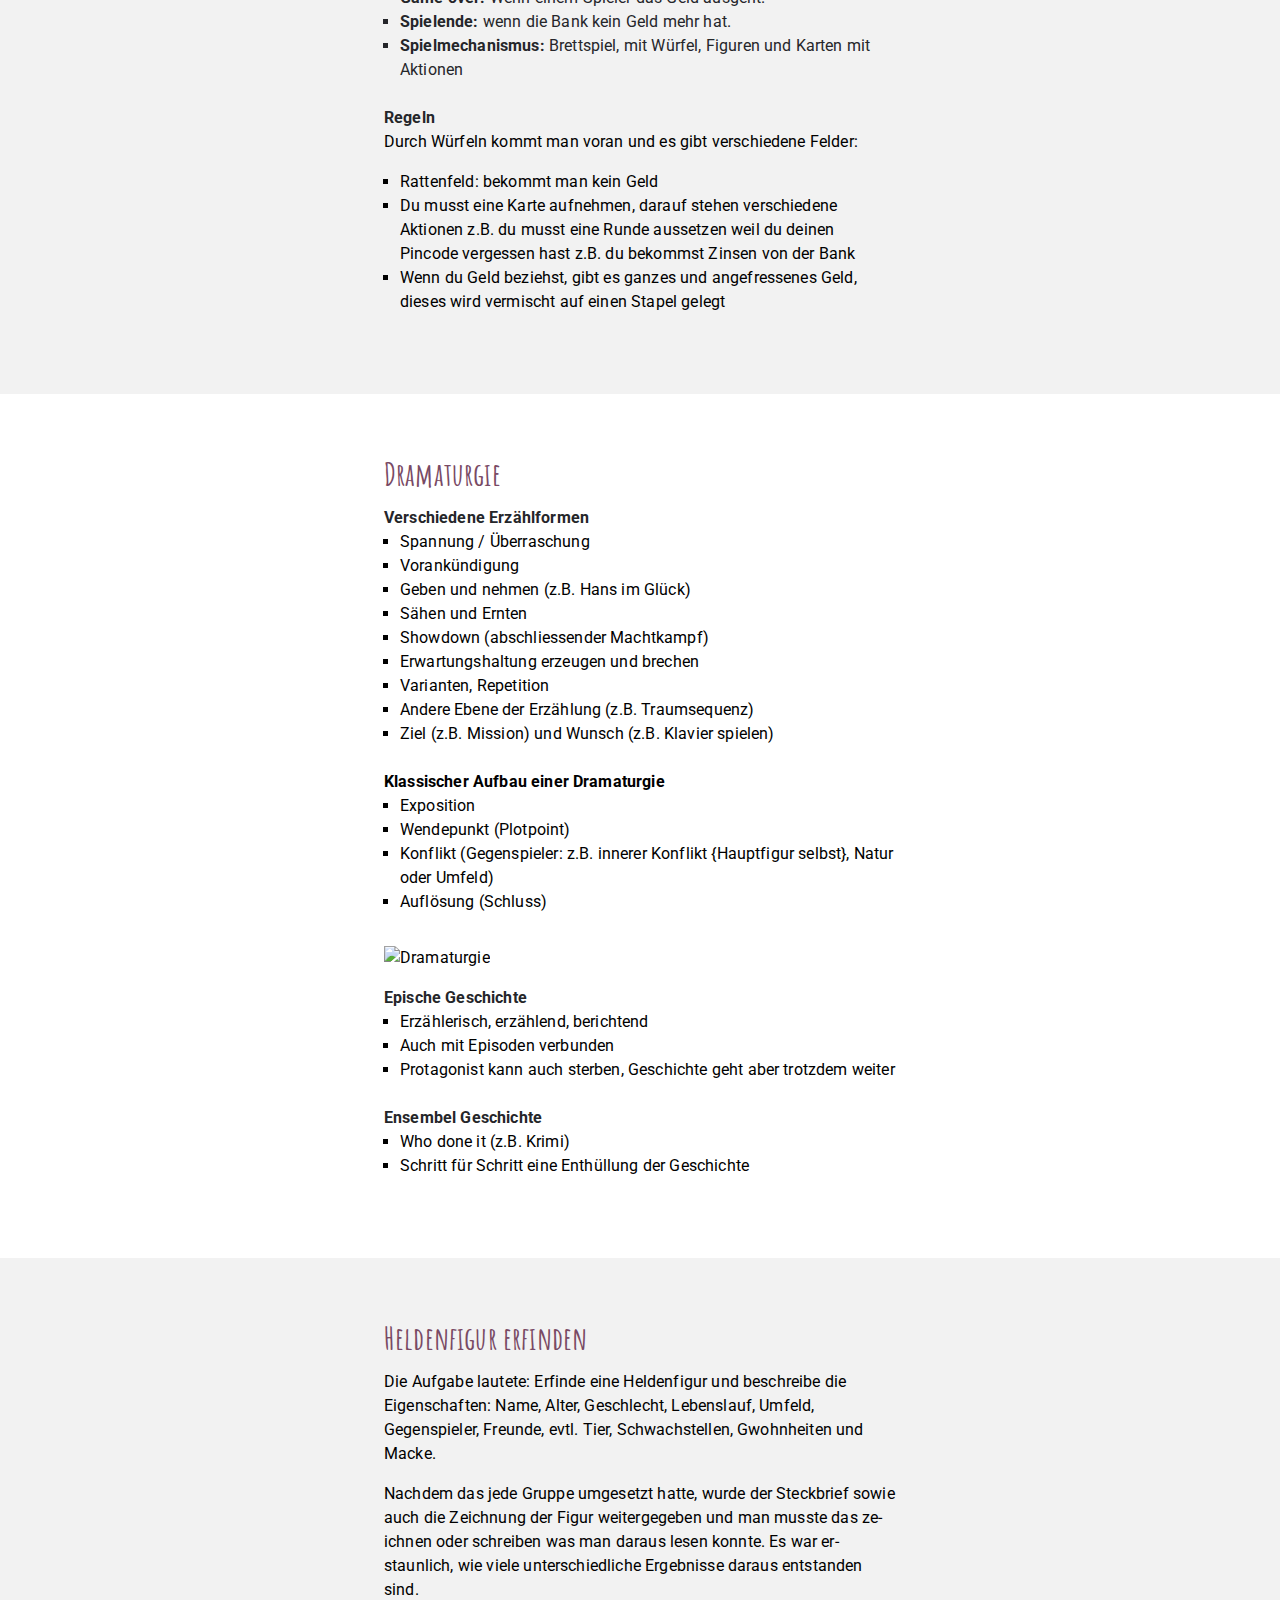
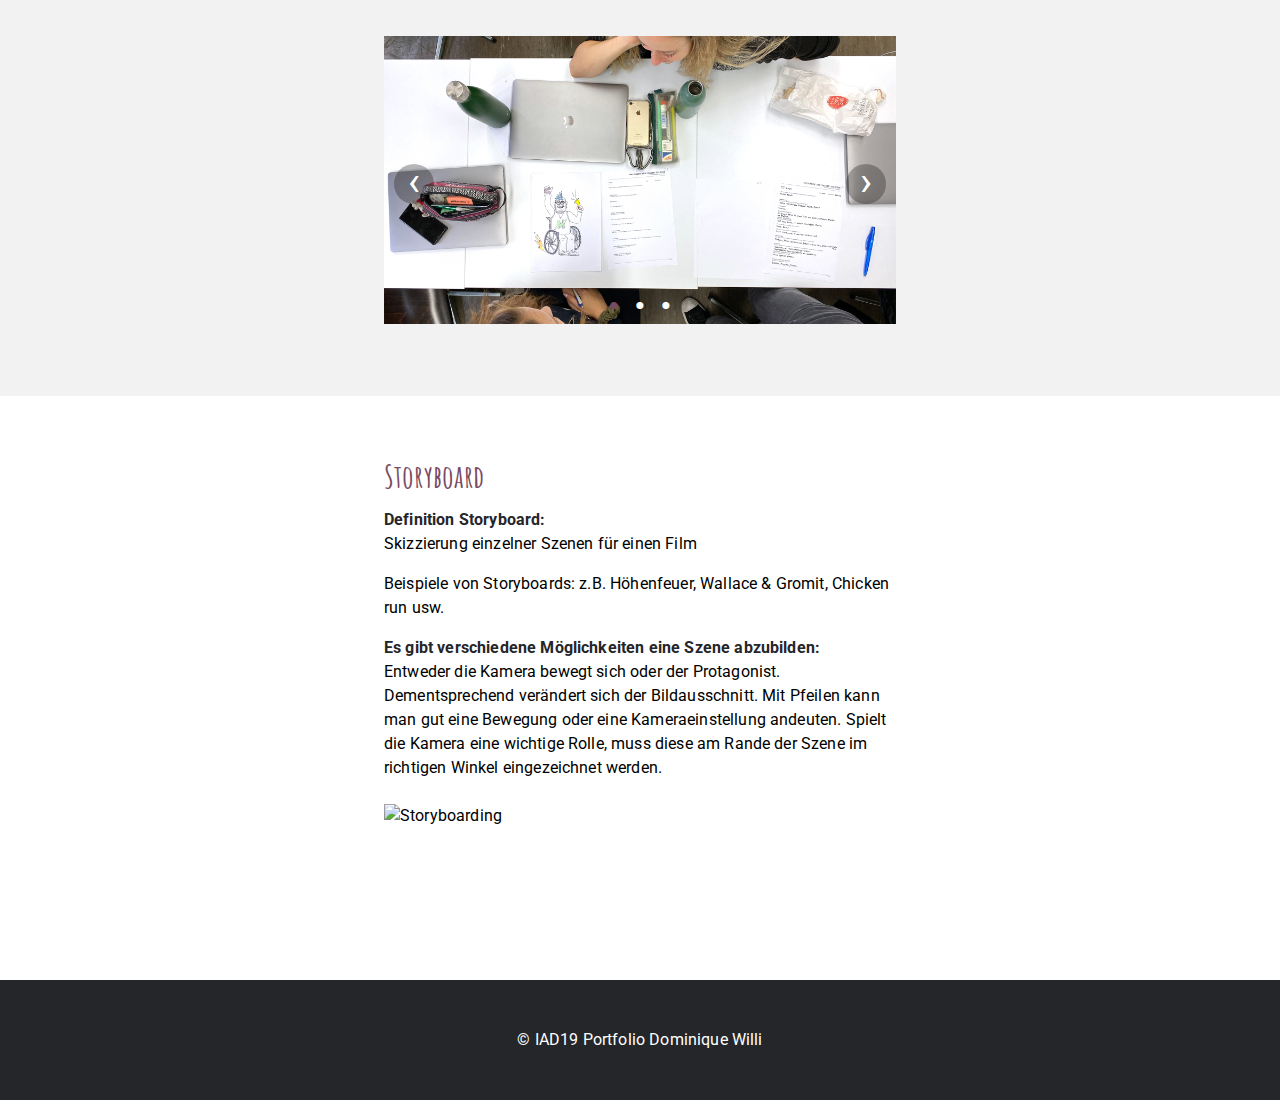
==== commit 821776ac: "include Video, carousel, background colors usw." ====
--- a/docs/index.html
+++ b/docs/index.html
@@ -9,11 +9,13 @@
     <link rel="stylesheet" href="normalize.css">
     <link rel="stylesheet" href="style.css">
     <link href="https://fonts.googleapis.com/css?family=Amatic+SC|Roboto&display=swap" rel="stylesheet">
+    <link href="https://fonts.googleapis.com/css?family=Amatic+SC:700&display=swap" rel="stylesheet">
     <script src="script.js"></script>
 </head>
 
 <!-- page content -->
 
+<body>
   <div class="hero-image">
     <img src="./bilder/Headerbild_fach.jpg" alt="Experimentelles Erzaehlen">
   </div>
@@ -31,11 +33,21 @@
 
   <div class="content">
 
+    <div class="stylewhite">
+
     <h1 id="Experimentelles Erzählen">Experimentelles Erzählen</h1>
 
-        <p> <strong> Am ersten Unterrichtstag versuchten wir uns nach einer ausgefallenen Vorstellungsrunde zuerst einmal an dieses Fach heranzutasten.
-          So richtig etwas darunter vorstellen konnten sich nämlich die wenigsten. </strong>
-        </p>
+        <p> <strong> Wir starteten mit einer originellen Vorstellungsrunde. Jeder schrieb seinen Namen und einen Hinweis auf ein Papier.
+        Man setzte sich alleine vor die Klasse, als wäre man ein Bild mit Kommentar im Internet und die Klasse musste dann werweisen, was dahinter steckt.
+        </p> </strong>
+        <p>
+        Was mir da noch nicht so bewusst war: Das war bereits der erste Schritt, sich an dieses Fach heranzutasten.
+        So richtig etwas darunter vorstellen konnten sich nämlich die wenigsten.
+        </p>
+
+      </div>
+
+<div class="style">
 
       <h2 id="Die Diashow">Die Diashow</h2>
         <p>
@@ -45,37 +57,61 @@
         Wir schrieben also eine Story dazu und präsentierten diese am Schluss den anderem Klassenmitgliedern. Zwei andere Gruppen erstellten jeweils auch eine Geschichte zu den eigenen Dias und präsentierten diese dann anschliessend. Es war lustig und interessant zugleich, wie unterschiedlich die Sujets zum Teil interpretiert wurden.
         </p>
 
+        <div id="slider">
+        <figure>
         <img src="bilder/Dia_Story.jpg" alt="Dia Story">
+        <img src="bilder/Dia_Story_2.jpg" alt="Dia Story">
+        <img src="bilder/Dia_Story_3.jpg" alt="Dia Story">
+        <img src="bilder/Dia_Story_4.jpg" alt="Dia Story">
+        <img src="bilder/Dia_Story.jpg" alt="Dia Story">
+        </figure>
+        </div>
 
         <p>
         Nun machte das Ganze schon etwas mehr Sinn. Kurz gesagt, sollten wir also lernen, auf eine kreative Art und weise etwas zu erzählen.
         </p>
 
+      </div>
+
+      <div class="stylewhite">
+
       <h2 id="Verästelungsgeschichten">Verästelungsgeschichten</h2>
         <p>
         Wir haben verschiedenen Beispiele zu diesem Thema angeschaut und uns Gedanken dazu gemacht, wie man eine solche Verästelung sonst noch einsetzen könnte.
         </p>
         <p>
+        Vereinfacht gesagt, handelt es sich hierbei um eine Geschichte, die man mit gewissen Entscheidungspunkten beeinflussen kann. Es gibt also im Verlaufe der Geschichte immer wieder Entscheidungsmomente, wo man Einfluss darauf hat, wie die Story weitergeht. Dies kann eine klassische geschriebene Geschichte sein, ein Film oder etwas komplett anderes. Eine der neusten Beispiele dazu wäre z.B. die Netflix Produktion «Bandersnatch».
+        </p>
+        <p>
         Auf das nächste Mal sollten wir uns überlegen, was wir selbst gerne als Experimentelle Erzählung umsetzen würden.
         </p>
+      </div>
+
+
+        <div class="style">
 
       <h2 id="Erfinde ein Minigame">Erfinde ein Minigame</h2>
         <p>
         Wir wurden in Gruppen aufgeteilt. Jede Gruppe erhielt ein paar skurrile Zeitungsartikel. Man sollte sich für einen Artikel entscheiden und aus diesem dann die Idee für ein Minigame schöpfen.
         </p>
-        <p>
-        Wir hatten uns für eine Geschichte entschieden, bei der gefrässige Ratten das Geld in einem Bankomaten auffrassen.
+
+        <img src="bilder/Game_Geschichten.png" alt="Game_Geschichten">
+
+        <p>
+        Wir hatten uns für die Geschichte entschieden, bei der gefrässige Ratten das Geld in einem Bankomaten auffrassen.
         </p>
         <div class="outstanding">
         Daraus entstand dann das Spiel «Money Rats».
         </div>
         </p>
 
+        <img src="bilder/Money_Rats.jpg" alt="Money Rats">
+
         <h3>
         Dieses funktioniert wie folgt:
         </h3>
 
-        <div class="Liste">
+        <ul class="Liste">
           <div class="strong">
         <li> <strong> Hauptfigur: </strong> Personen, die am Automaten Geld beziehen und Ratten, die das Geld fressen. </li>
         <li> <strong> Ziel des Spieles: </strong> Wer am meisten Geld aus dem Automaten holen kann, hat gewonnen. </li>
@@ -83,7 +119,7 @@
         <li> <strong> Spielende: </strong> wenn die Bank kein Geld mehr hat. </li>
         <li> <strong> Spielmechanismus: </strong> Brettspiel, mit Würfel, Figuren und Karten mit Aktionen </li>
         </div>
-        </div>
+        </ul>
 
         <h3>
         Regeln
@@ -92,19 +128,23 @@
         Durch Würfeln kommt man voran und es gibt verschiedene Felder:
         </p>
 
-        <div class="Liste">
+        <ul class="Liste">
             <li> Rattenfeld: bekommt man kein Geld </li>
             <li> Du musst eine Karte aufnehmen, darauf stehen verschiedene Aktionen
                  z.B. du musst eine Runde aussetzen weil du deinen Pincode vergessen hast
                  z.B. du bekommst Zinsen von der Bank </li>
             <li> Wenn du Geld beziehst, gibt es ganzes und angefressenes Geld, dieses wird vermischt auf einen Stapel gelegt </li>
-        </div>
+        </ul>
+
+          </div>
+
+          <div class="stylewhite">
 
       <h2 id="Dramaturgie">Dramaturgie</h2>
         <h3>
         Verschiedene Erzählformen
         </h3>
-         <div class="Liste">
+         <ul class="Liste">
             <li> Spannung / Überraschung </li>
             <li> Vorankündigung </li>
             <li> Geben und nehmen (z.B. Hans im Glück) </li>
@@ -114,33 +154,40 @@
             <li> Varianten, Repetition </li>
             <li> Andere Ebene der Erzählung (z.B. Traumsequenz) </li>
             <li> Ziel (z.B. Mission) und Wunsch (z.B. Klavier spielen) </li>
-          </div>
+          </ul>
 
        <strong> Klassischer Aufbau einer Dramaturgie </strong>
-         <ol id="ListeNR">
+       <ul class="Liste">
            <li> Exposition </li>
            <li> Wendepunkt (Plotpoint) </li>
            <li> Konflikt (Gegenspieler: z.B. innerer Konflikt {Hauptfigur selbst}, Natur oder Umfeld) </li>
            <li> Auflösung (Schluss) </li>
-         </ol>
+         </ul>
+
+         <img src="bilder/Dramaturgie.jpg" alt="Dramaturgie">
 
        <h3>
        Epische Geschichte
        </h3>
-         <ul id="Liste">
+         <ul class="Liste">
             <li> Erzählerisch, erzählend, berichtend </li>
             <li> Auch mit Episoden verbunden </li>
             <li> Protagonist kann auch sterben, Geschichte geht aber trotzdem weiter </li>
          </ul>
 
-         <h3>
+       <h3>
           Ensembel Geschichte
-         </h3>
-         <ul id="Liste">
+       </h3>
+         <ul class="Liste">
             <li> Who done it (z.B. Krimi) </li>
             <li> Schritt für Schritt eine Enthüllung der Geschichte </li>
          </ul>
 
+       </div>
+
+       <div class="style">
+
+
       <h2 id="Heldenfigur erfinden">Heldenfigur erfinden</h2>
         <p>
         Die Aufgabe lautete: Erfinde eine Heldenfigur und beschreibe die Eigenschaften: Name, Alter, Geschlecht, Lebenslauf, Umfeld, Gegenspieler, Freunde, evtl. Tier, Schwachstellen,
@@ -150,6 +197,45 @@
         Nachdem das jede Gruppe umgesetzt hatte, wurde der Steckbrief sowie auch die Zeichnung der Figur weitergegeben und man musste das zeichnen oder schreiben was man daraus lesen konnte. Es war erstaunlich, wie viele unterschiedliche Ergebnisse daraus entstanden sind.
         </p>
 
+        <div class="carousel">
+            <div class="carousel-inner">
+                <input class="carousel-open" type="radio" id="carousel-1" name="carousel" aria-hidden="true" hidden="" checked="checked">
+                <div class="carousel-item">
+                    <img src="./bilder/Held_1.jpg">
+                </div>
+                <input class="carousel-open" type="radio" id="carousel-2" name="carousel" aria-hidden="true" hidden="">
+                <div class="carousel-item">
+                    <img src="./bilder/Held_2.jpg">
+                </div>
+                <input class="carousel-open" type="radio" id="carousel-3" name="carousel" aria-hidden="true" hidden="">
+                <div class="carousel-item">
+                    <img src="./bilder/Held_3.jpg">
+                </div>
+                <label for="carousel-3" class="carousel-control prev control-1">‹</label>
+                <label for="carousel-2" class="carousel-control next control-1">›</label>
+                <label for="carousel-1" class="carousel-control prev control-2">‹</label>
+                <label for="carousel-3" class="carousel-control next control-2">›</label>
+                <label for="carousel-2" class="carousel-control prev control-3">‹</label>
+                <label for="carousel-1" class="carousel-control next control-3">›</label>
+                <ol class="carousel-indicators">
+                    <li>
+                        <label for="carousel-1" class="carousel-bullet">•</label>
+                    </li>
+                    <li>
+                        <label for="carousel-2" class="carousel-bullet">•</label>
+                    </li>
+                    <li>
+                        <label for="carousel-3" class="carousel-bullet">•</label>
+                    </li>
+                </ol>
+            </div>
+        </div>
+
+      </div>
+
+      <div class="stylewhite">
+
+
       <h2 id="Storyboard">Storyboard</h2>
         <h3>
         Definition Storyboard:
@@ -165,8 +251,14 @@
         Es gibt verschiedene Möglichkeiten eine Szene abzubilden:
         </h3>
         <p>
-        Entweder die Kamera bewegt sich oder der Protagonist. Dementsprechend verändert sich der Bildausschnitt. Mit Pfeilen kann man gut eine Bewegung oder eine Kameraeinstellung andeuten. Spielt die Kamera eine wichtige Rolle, muss diese am Rande der Szene im richtigen Winkel eingezeichnet werden.
-        </p>
+          Entweder die Kamera bewegt sich oder der Protagonist. Dementsprechend verändert sich der Bildausschnitt. Mit Pfeilen kann man gut eine Bewegung oder eine Kameraeinstellung andeuten. Spielt die Kamera eine wichtige Rolle, muss diese am Rande der Szene im richtigen Winkel eingezeichnet werden.
+        </p>
+
+
+        <img src="bilder/Storyboarding.jpg" alt="Storyboarding">
+
+      </div>
+
 
 <div class="grid">
 
@@ -183,14 +275,15 @@
 <div class="spalte"></div>
 <div class="spalte"></div>
 
-<div class="footer-background">
-<div class="footer">
-© IAD19 Portfolio Dominique Willi
-</div>
-  </div>
+</div>
+</div>
+
+<!-- Footer -->
+<footer class="footer">
+<div class="footer-content">
+<p> © IAD19 Portfolio Dominique Willi </p>
+</div>
+  </footer>
 
 </body>
-
-
-
 </html>
--- a/docs/style.css
+++ b/docs/style.css
@@ -43,13 +43,6 @@
   color: #794a64;
 }
 
-
-.table {
-  background-color: #f5f5f5;
-  width: 100%;
-
-}
-
 /* variable navigation bar */
 @media screen and (max-width: 400px) {
   .main-navigation a {
@@ -68,7 +61,7 @@
     float: center;
   }
   div.content {
-    margin-left: 0;
+    margin: auto;
   }
 }
 
@@ -79,6 +72,151 @@
   margin-bottom: 1rem;
 }
 
+video {
+  width: 100%;
+  height: auto;
+  margin-top: 0.5rem;
+  margin-bottom: 1rem;
+}
+
+.style {
+  background-color: #f2f2f2;
+  padding-left: 100%;
+  padding-right: 100%;
+  padding-top: 1.5rem;
+  padding-bottom: 3.5rem;
+  margin-left: -100%;
+  margin-right: -100%;
+  max-width: 32rem;
+}
+
+.stylewhite {
+  background-color: white;
+  padding-left: 100%;
+  padding-right: 100%;
+  padding-top: 1.5rem;
+  padding-bottom: 3.5rem;
+  margin-left: -100%;
+  margin-right: -100%;
+  max-width: 32rem;
+}
+
+.carousel {
+    position: relative;
+    margin-top: 26px;
+}
+
+.carousel-inner {
+    position: relative;
+    overflow: hidden;
+    width: 100%;
+}
+
+.carousel-open:checked + .carousel-item {
+    position: static;
+    opacity: 100;
+}
+
+.carousel-item {
+    position: absolute;
+    opacity: 0;
+    -webkit-transition: opacity 0.6s ease-out;
+    transition: opacity 0.6s ease-out;
+}
+
+.carousel-item img {
+    display: block;
+    height: auto;
+    max-width: 100%;
+}
+
+.carousel-control {
+    background: rgba(0, 0, 0, 0.28);
+    border-radius: 50%;
+    color: #fff;
+    cursor: pointer;
+    display: none;
+    font-size: 40px;
+    height: 40px;
+    line-height: 35px;
+    position: absolute;
+    top: 50%;
+    -webkit-transform: translate(0, -50%);
+    cursor: pointer;
+    -ms-transform: translate(0, -50%);
+    transform: translate(0, -50%);
+    text-align: center;
+    width: 40px;
+    z-index: 10;
+}
+
+.carousel-control.prev {
+    left: 2%;
+}
+
+.carousel-control.next {
+    right: 2%;
+}
+
+.carousel-control:hover {
+    background: rgba(0, 0, 0, 0.8);
+    color: #aaaaaa;
+}
+
+#carousel-1:checked ~ .control-1,
+#carousel-2:checked ~ .control-2,
+#carousel-3:checked ~ .control-3 {
+    display: block;
+}
+
+.carousel-indicators {
+    list-style: none;
+    margin: 0;
+    padding: 0;
+    position: absolute;
+    bottom: 2%;
+    left: 0;
+    right: 0;
+    text-align: center;
+    z-index: 10;
+}
+
+.carousel-indicators li {
+    display: inline-block;
+    margin: 0 5px;
+}
+
+.carousel-bullet {
+    color: #fff;
+    cursor: pointer;
+    display: block;
+    font-size: 35px;
+}
+
+.carousel-bullet:hover {
+    color: #aaaaaa;
+}
+
+#carousel-1:checked ~ .control-1 ~ .carousel-indicators li:nth-child(1) .carousel-bullet,
+#carousel-2:checked ~ .control-2 ~ .carousel-indicators li:nth-child(2) .carousel-bullet,
+#carousel-3:checked ~ .control-3 ~ .carousel-indicators li:nth-child(3) .carousel-bullet {
+    color: #794a64;
+}
+
+#title {
+    width: 100%;
+    position: absolute;
+    padding: 0px;
+    margin: 0px auto;
+    text-align: center;
+    font-size: 27px;
+    color: rgba(255, 255, 255, 1);
+    font-family: 'Open Sans', sans-serif;
+    z-index: 9999;
+    text-shadow: 0px 1px 2px rgba(0, 0, 0, 0.33), -1px 0px 2px rgba(255, 255, 255, 0);
+}
+
+/* Automatischer Bildslide */
 @keyframes slidy {
 0% { left: 0%; }
 20% { left: 0%; }
@@ -91,7 +229,6 @@
 100% { left: -400%; }
 }
 
-body { margin: 0; }
 div#slider { overflow: hidden; }
 div#slider figure img { width: 20%; float: left; }
 div#slider figure {
@@ -101,8 +238,10 @@
   left: 0;
   text-align: left;
   font-size: 0;
-  animation: 25s slidy infinite;
-}
+  animation: 20s slidy infinite;
+}
+
+
 
 html {
   font-family: 'Roboto', sans-serif;
@@ -142,6 +281,12 @@
   color: #25262a;
 }
 
+p {
+  margin-top: 0rem;
+  margin-bottom: 1rem;
+}
+
+/* Hervorgehobene Textstellen, gross, zentriert */
 .outstanding {
   font-family: 'Amatic SC', cursive;
   font-weight: 700;
@@ -152,28 +297,33 @@
   color: #794a64;
 }
 
-p {
-  margin-top: 0rem;
-  margin-bottom: 1rem;
-}
-
+/* fett */
 .strong {
   color: #25262a;
 }
 
+.content {
+  max-width: 32rem;
+  min-width: 10rem;
+  margin: 0 auto;
+  padding-left: 3rem;
+  padding-right: 3rem;
+}
+
 .Liste {
   margin-top: 0rem;
-  margin-left: 1rem;
   margin-bottom: 1.5rem;
-
+  padding-left: 1rem;
+  list-style-type: square;
+  list-style-position: outside;
+  list-style-image: none;
 }
 
 .ListeNR {
   margin-top: 0rem;
-  margin-left: 0rem;
   margin-bottom: 1.5rem;
-}
-
+  padding-left: 1rem;
+}
 
 .navigation {
   width: 60%;
@@ -181,12 +331,53 @@
   margin: 0 auto;
 }
 
-.content {
-  width: 100%;
-  max-width: 32rem;
-  margin: 0 auto;
-}
-
+/* Links extern*/
+.button {
+  background-color: #794a64; /* violett */
+  border: none;
+  color: white;
+  padding: 0.5rem 2rem;
+  margin-bottom: 1rem;
+  text-align: center;
+  text-decoration: none;
+  display: inline-block;
+  font-size: 1rem;
+}
+
+.button a:link {
+  color: pink;
+  background-color: transparent;
+  text-decoration: none;
+}
+
+.button a:visited {
+  color: white;
+  background-color: transparent;
+  text-decoration: none;
+}
+
+.button a:hover {
+  color: pink;
+  background-color: transparent;
+  text-decoration: none;
+}
+
+.button a:active {
+  color: white;
+  background-color: transparent;
+  text-decoration: none;
+}
+
+/* Video*/
+.button.play {
+  width: 74px;
+  height: 74px;
+  border-style: solid;
+  border-width: 37px;
+  border-color: #202020;
+}
+
+/* Grundgerüst*/
 .grid {
   width: 32rem;
   margin: 0 auto;
@@ -194,7 +385,6 @@
   display: flex;
   flex-wrap: wrap;
   justify-content: space-between;
-  color: green;
 }
 
 .spalte {
@@ -204,18 +394,22 @@
   max-width: 5.58333333%;
 }
 
-.footer-background {
-  position: bottom;
-  background-color: #333;
-  width: 100%;
-  display: flex;
-  padding-top: 3rem;
-  padding-bottom: 1rem;
-  margin-top: 10rem;
-}
-
+/* Footer */
 .footer {
+background-color: #25262a;
+margin-top: 5rem;
+
+}
+
+.footer-content {
   color: white;
-  font-size: 1.0rem;
-  width: 100%;
-}
+  margin: 0 auto;
+  padding: 3rem;
+  width: 80%;
+  max-width: 32rem;
+}
+
+.footer-content p {
+  margin-bottom: 0;
+  text-align: center;
+}
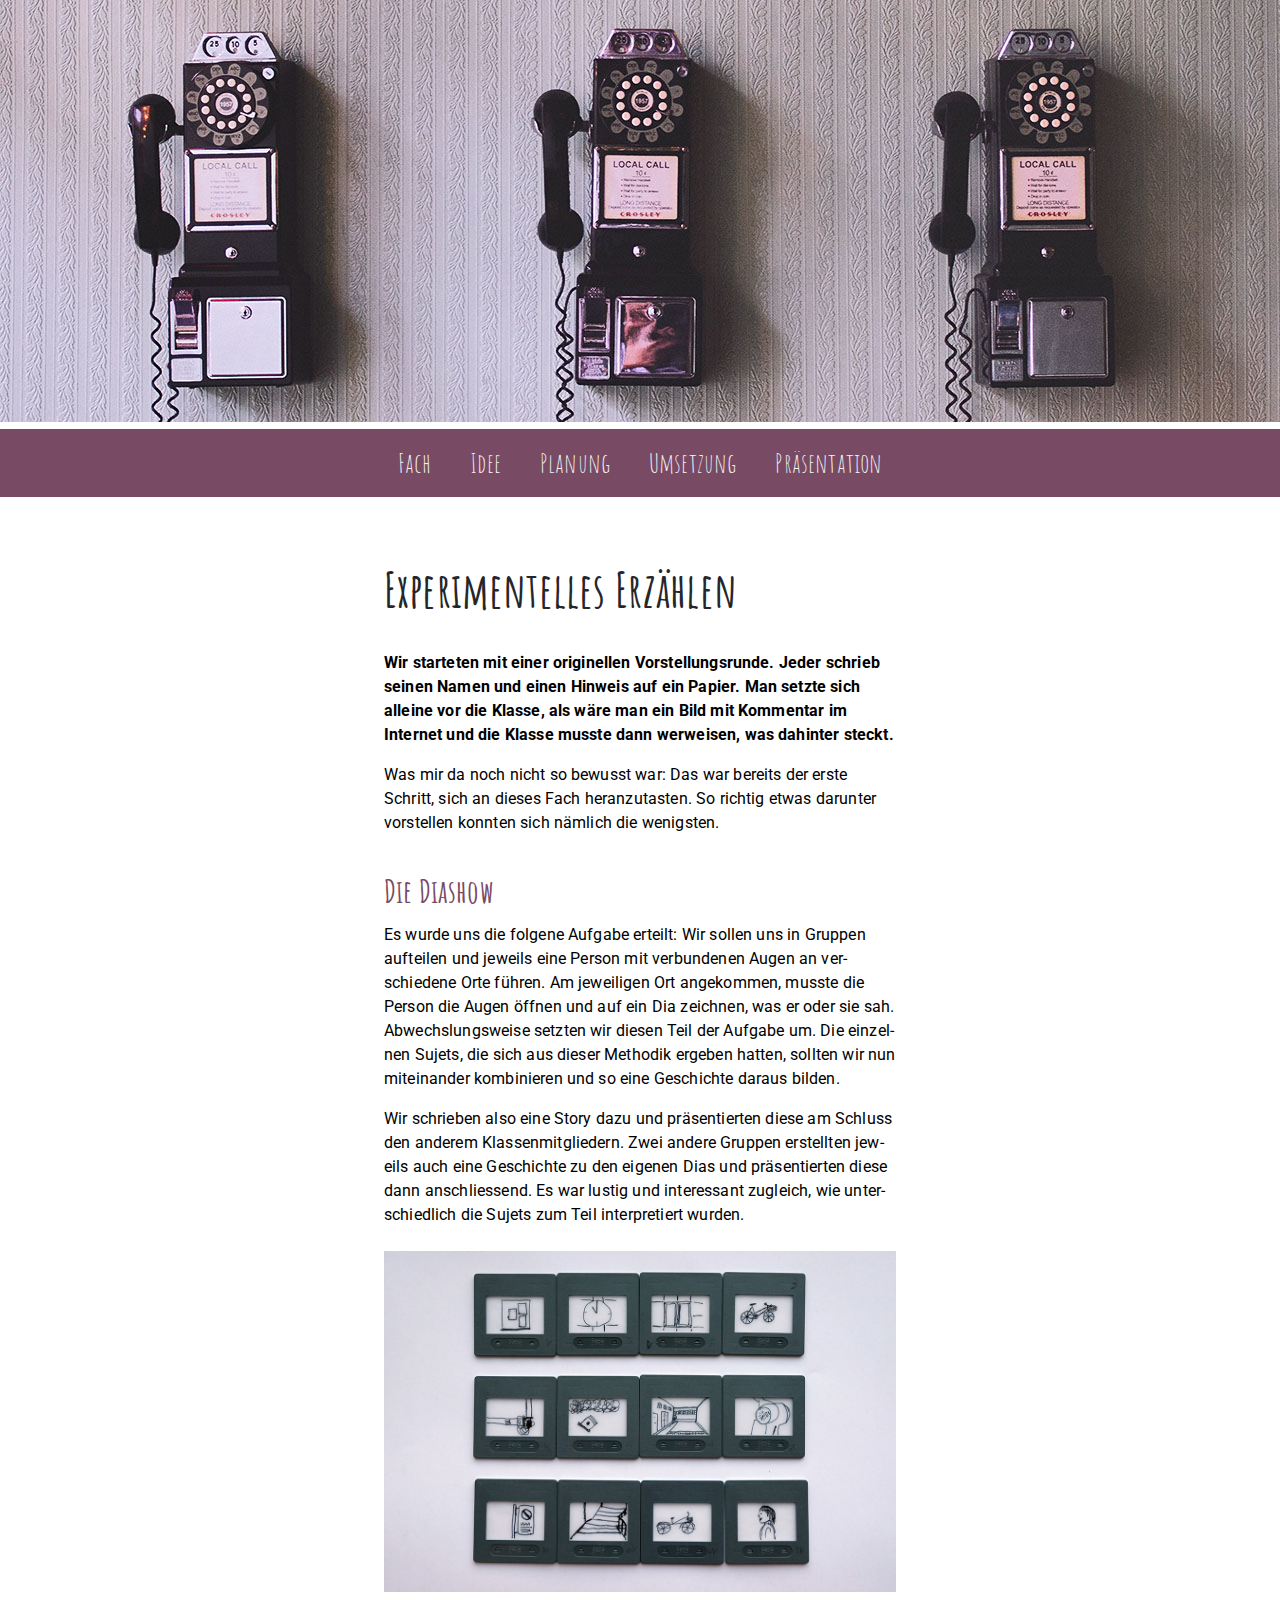
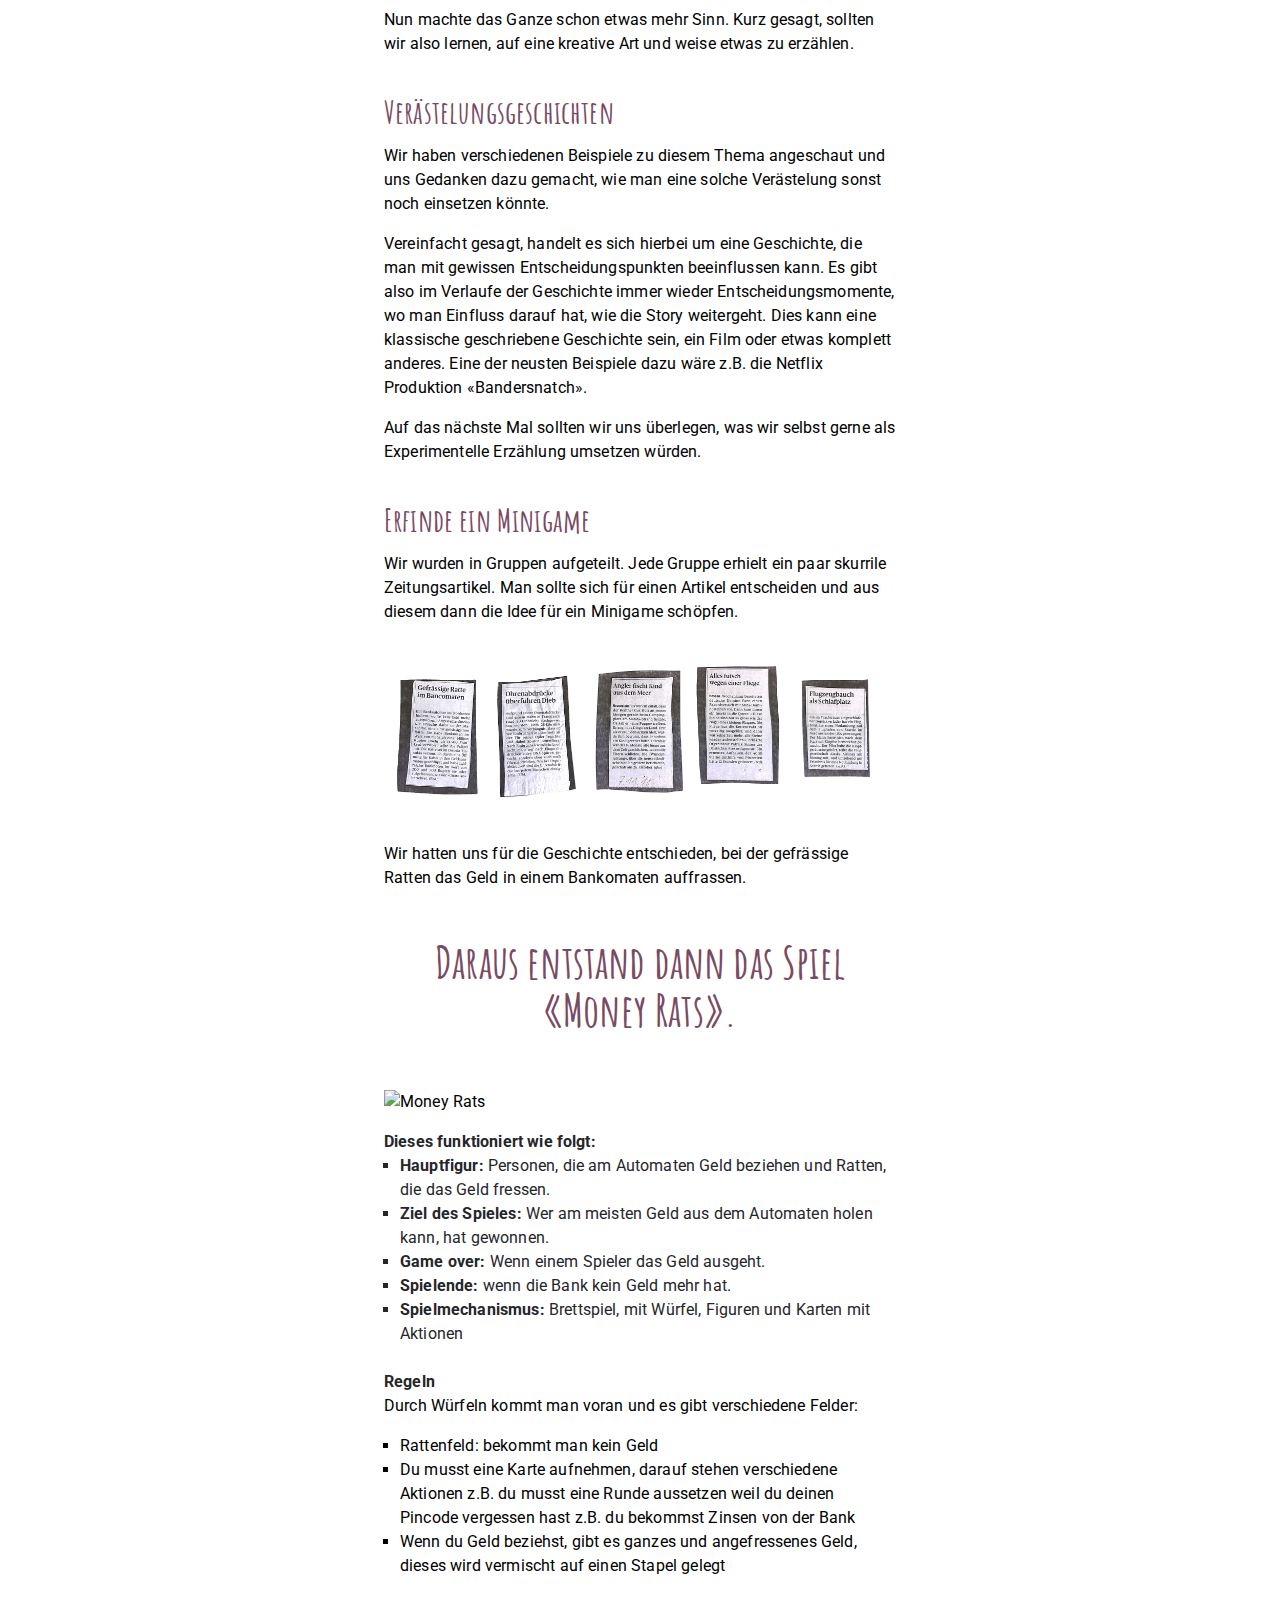
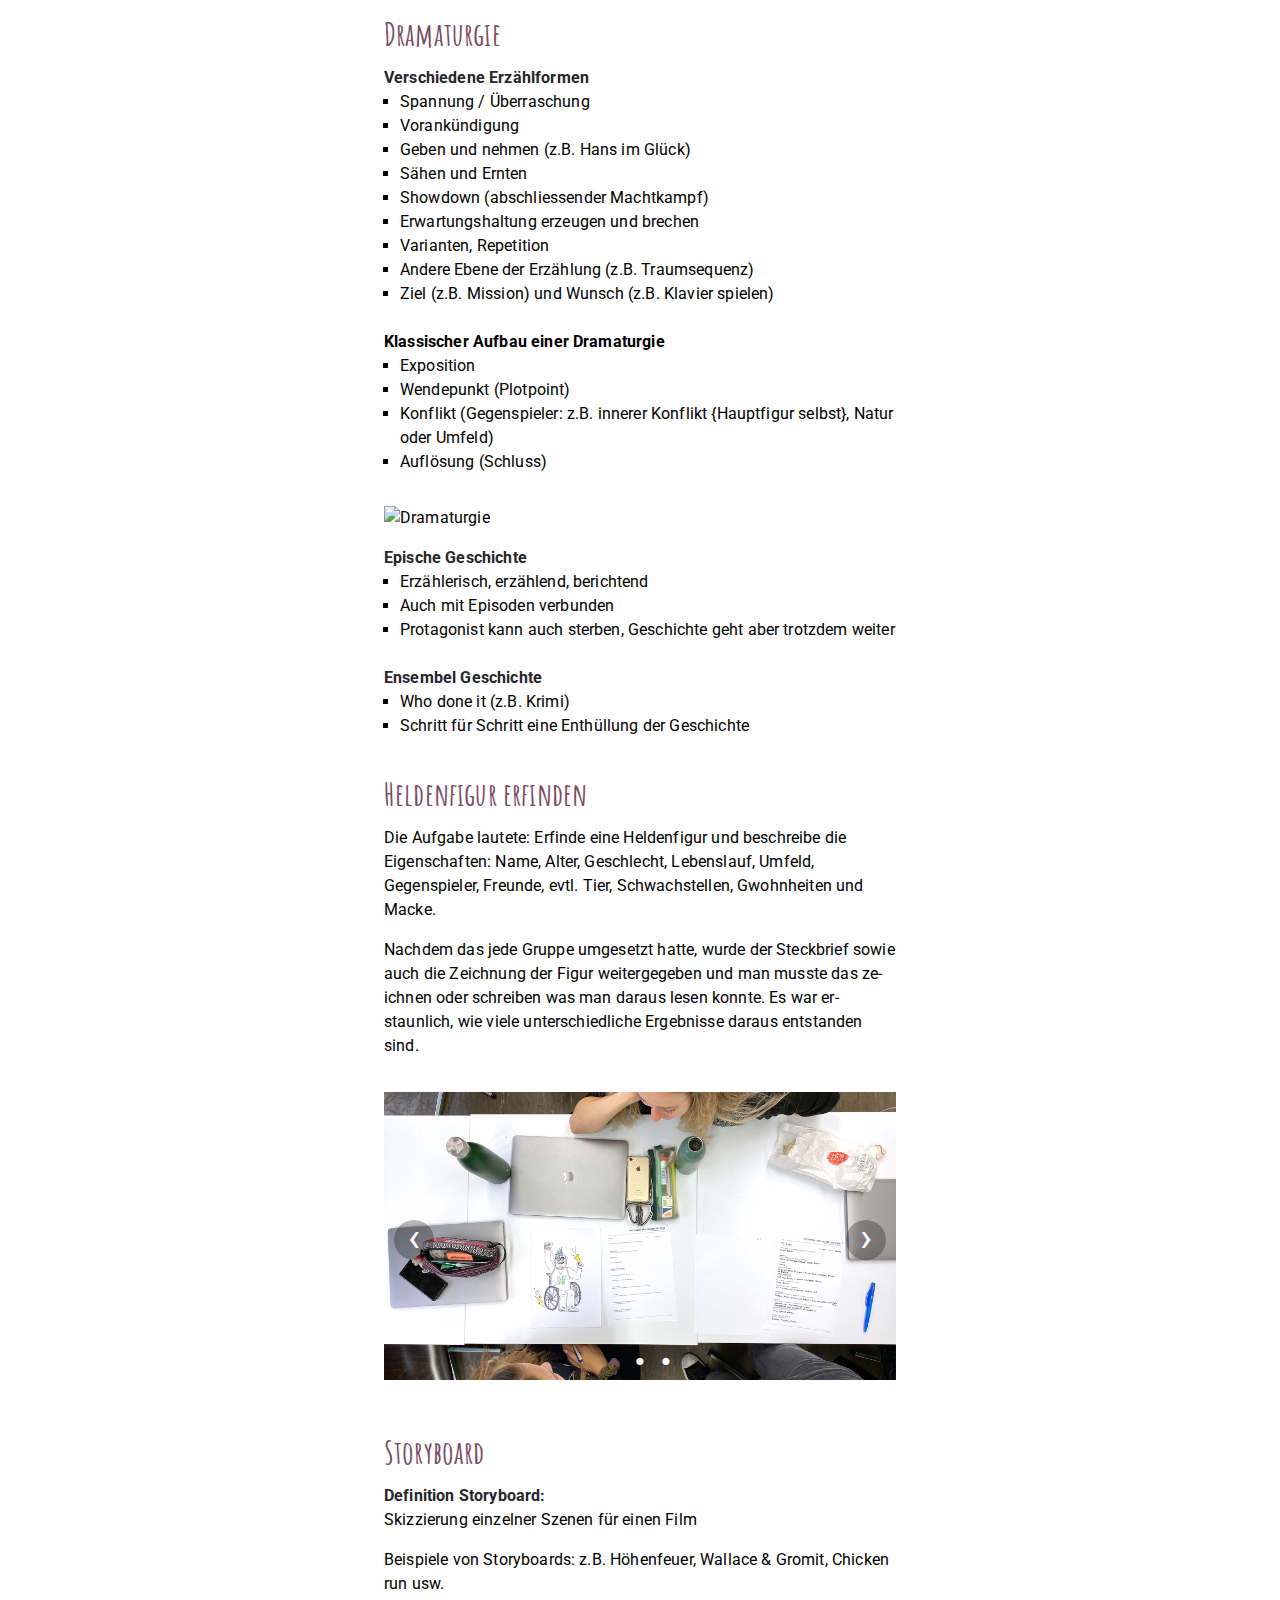
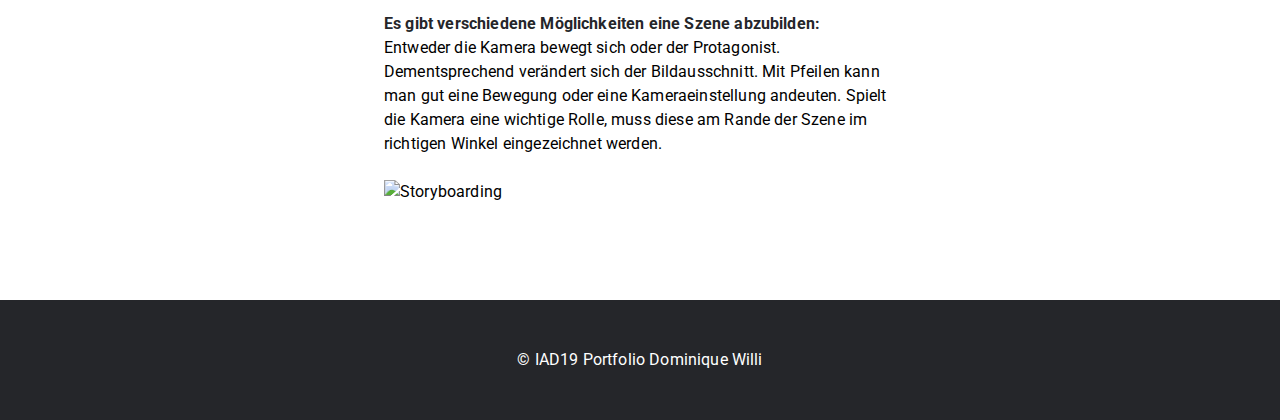
==== commit 372652e5: "remove background color" ====
--- a/docs/index.html
+++ b/docs/index.html
@@ -33,8 +33,6 @@
 
   <div class="content">
 
-    <div class="stylewhite">
-
     <h1 id="Experimentelles Erzählen">Experimentelles Erzählen</h1>
 
         <p> <strong> Wir starteten mit einer originellen Vorstellungsrunde. Jeder schrieb seinen Namen und einen Hinweis auf ein Papier.
@@ -45,7 +43,6 @@
         So richtig etwas darunter vorstellen konnten sich nämlich die wenigsten.
         </p>
 
-      </div>
 
 <div class="style">
 
@@ -73,7 +70,6 @@
 
       </div>
 
-      <div class="stylewhite">
 
       <h2 id="Verästelungsgeschichten">Verästelungsgeschichten</h2>
         <p>
@@ -85,7 +81,6 @@
         <p>
         Auf das nächste Mal sollten wir uns überlegen, was wir selbst gerne als Experimentelle Erzählung umsetzen würden.
         </p>
-      </div>
 
 
         <div class="style">
@@ -138,7 +133,6 @@
 
           </div>
 
-          <div class="stylewhite">
 
       <h2 id="Dramaturgie">Dramaturgie</h2>
         <h3>
@@ -183,7 +177,6 @@
             <li> Schritt für Schritt eine Enthüllung der Geschichte </li>
          </ul>
 
-       </div>
 
        <div class="style">
 
@@ -233,7 +226,6 @@
 
       </div>
 
-      <div class="stylewhite">
 
 
       <h2 id="Storyboard">Storyboard</h2>
@@ -260,7 +252,6 @@
       </div>
 
 
-<div class="grid">
 
 <div class="spalte"></div>
 <div class="spalte"></div>
--- a/docs/style.css
+++ b/docs/style.css
@@ -5,6 +5,7 @@
 
 .hero-image img {
   width: 100%;
+  margin: 0 auto;
 }
 
 /* Add a black background color to the navigation */
@@ -41,6 +42,10 @@
 .main-navigation a.active {
   background-color: white;
   color: #794a64;
+}
+
+.main-navigation a.selected {
+  background-color: white;
 }
 
 /* variable navigation bar */
@@ -79,6 +84,54 @@
   margin-bottom: 1rem;
 }
 
+html {
+  font-family: 'Roboto', sans-serif;
+  line-height: 1.5;
+  letter-spacing: 0.01em;
+  hyphens: auto;
+  font-size: 14px;
+}
+
+@media only screen and (min-width: 600px) { /* oder rem/em */
+  html {
+    font-size: 16px;
+  }
+}
+
+h1 {
+  margin-top: 4rem;
+  font-size: 3rem;
+  line-height: 1.2em;
+  font-family: 'Amatic SC', cursive;
+  color: #25262a;
+}
+
+h2 {
+  margin-top: 2rem;
+  margin-bottom: 0.5rem;
+  font-size: 2rem;
+  font-family: 'Amatic SC', cursive;
+  color: #794a64;
+}
+
+h3 {
+  margin-top: 0rem;
+  margin-bottom: 0rem;
+  font-size: 1rem;
+  font-family: 'Roboto', sans-serif;
+  color: #25262a;
+}
+
+p {
+  margin-top: 0rem;
+  margin-bottom: 1rem;
+}
+
+body {
+  background-color: white;
+}
+
+/* Hintergrundfarbe zum Unterteilen der Rubriken
 .style {
   background-color: #f2f2f2;
   padding-left: 100%;
@@ -87,20 +140,11 @@
   padding-bottom: 3.5rem;
   margin-left: -100%;
   margin-right: -100%;
-  max-width: 32rem;
-}
-
-.stylewhite {
-  background-color: white;
-  padding-left: 100%;
-  padding-right: 100%;
-  padding-top: 1.5rem;
-  padding-bottom: 3.5rem;
-  margin-left: -100%;
-  margin-right: -100%;
-  max-width: 32rem;
-}
-
+  height: auto;
+}
+*/
+
+/* Interaktiver Bildslide */
 .carousel {
     position: relative;
     margin-top: 26px;
@@ -243,48 +287,6 @@
 
 
 
-html {
-  font-family: 'Roboto', sans-serif;
-  line-height: 1.5;
-  letter-spacing: 0.01em;
-  hyphens: auto;
-  font-size: 14px;
-}
-
-@media only screen and (min-width: 600px) { /* oder rem/em */
-  html {
-    font-size: 16px;
-  }
-}
-
-h1 {
-  margin-top: 4rem;
-  font-size: 3rem;
-  line-height: 1.2em;
-  font-family: 'Amatic SC', cursive;
-  color: #25262a;
-}
-
-h2 {
-  margin-top: 2rem;
-  margin-bottom: 0.5rem;
-  font-size: 2rem;
-  font-family: 'Amatic SC', cursive;
-  color: #794a64;
-}
-
-h3 {
-  margin-top: 0rem;
-  margin-bottom: 0rem;
-  font-size: 1rem;
-  font-family: 'Roboto', sans-serif;
-  color: #25262a;
-}
-
-p {
-  margin-top: 0rem;
-  margin-bottom: 1rem;
-}
 
 /* Hervorgehobene Textstellen, gross, zentriert */
 .outstanding {
@@ -345,7 +347,7 @@
 }
 
 .button a:link {
-  color: pink;
+  color: white;
   background-color: transparent;
   text-decoration: none;
 }
@@ -398,13 +400,15 @@
 .footer {
 background-color: #25262a;
 margin-top: 5rem;
-
 }
 
 .footer-content {
   color: white;
   margin: 0 auto;
-  padding: 3rem;
+  padding-left: 2rem;
+  padding-right: 2rem;
+  padding-top: 3rem;
+  padding-bottom: 3rem;
   width: 80%;
   max-width: 32rem;
 }
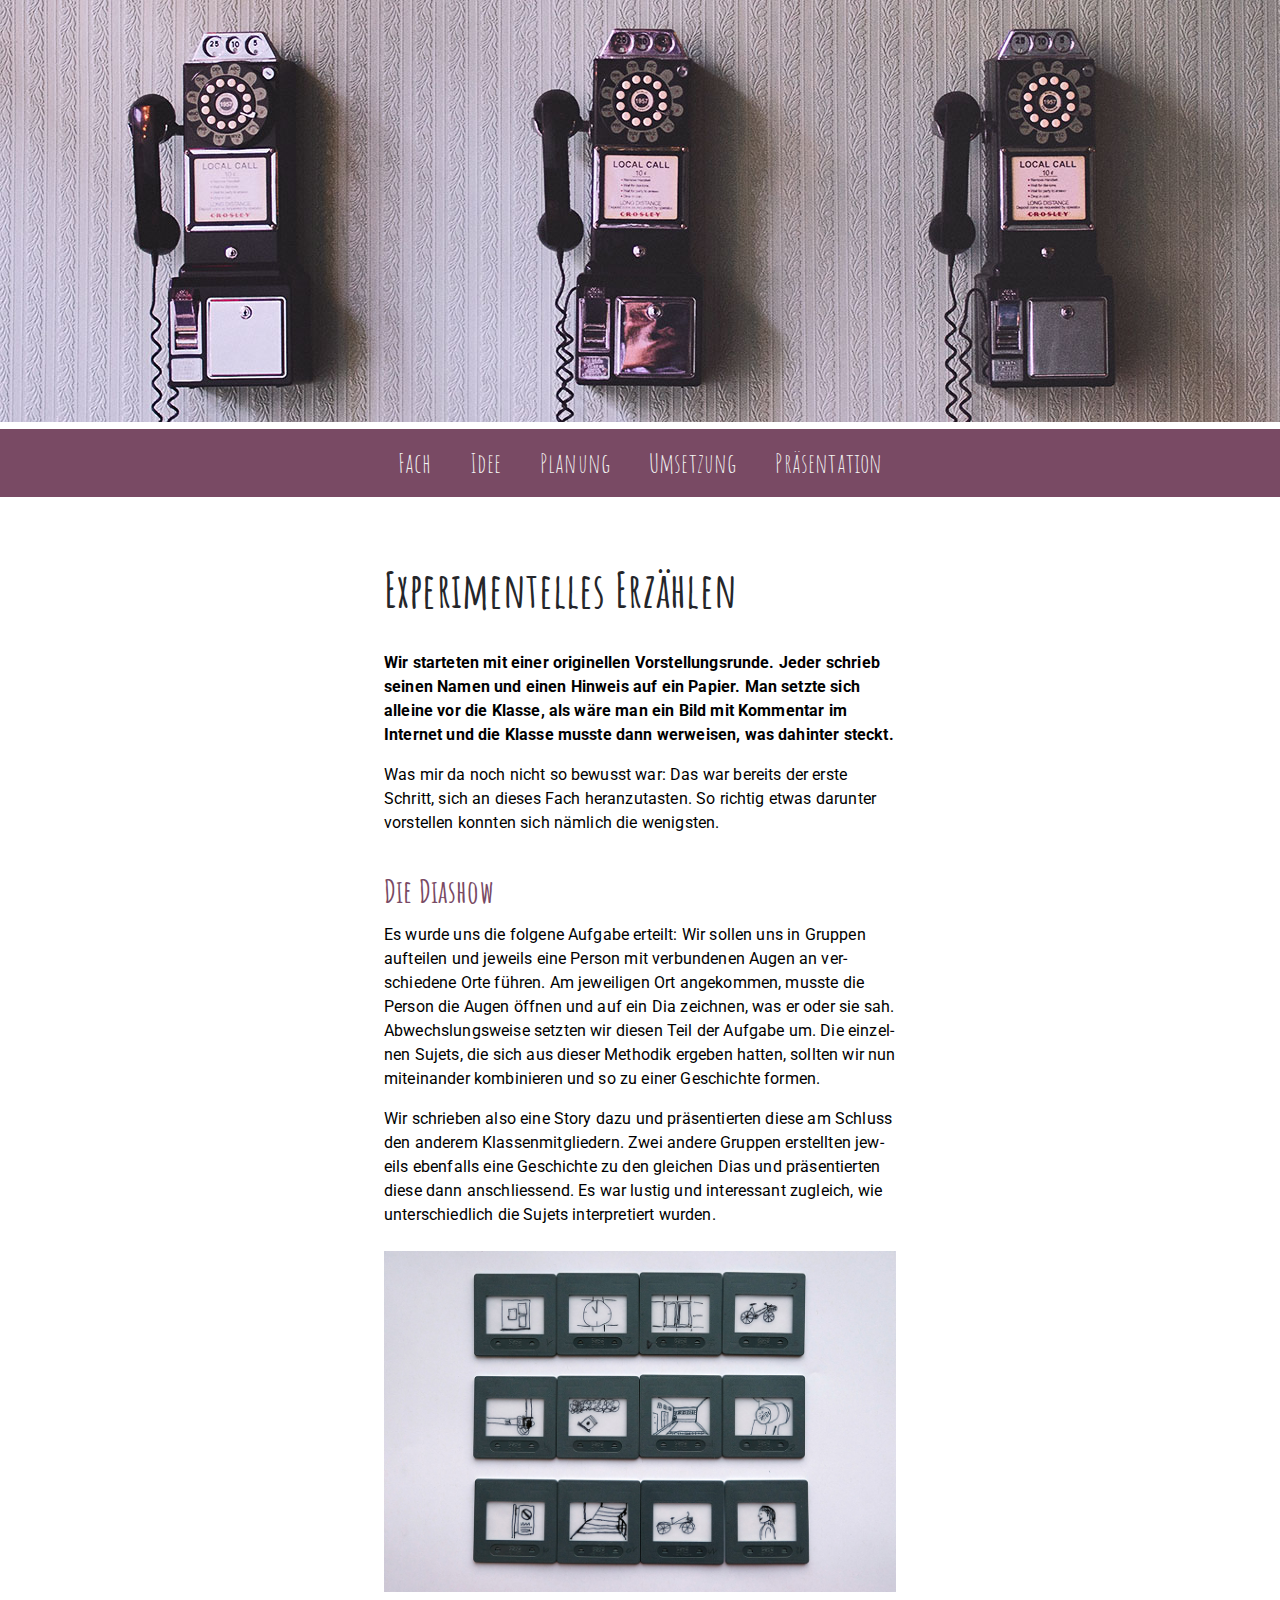
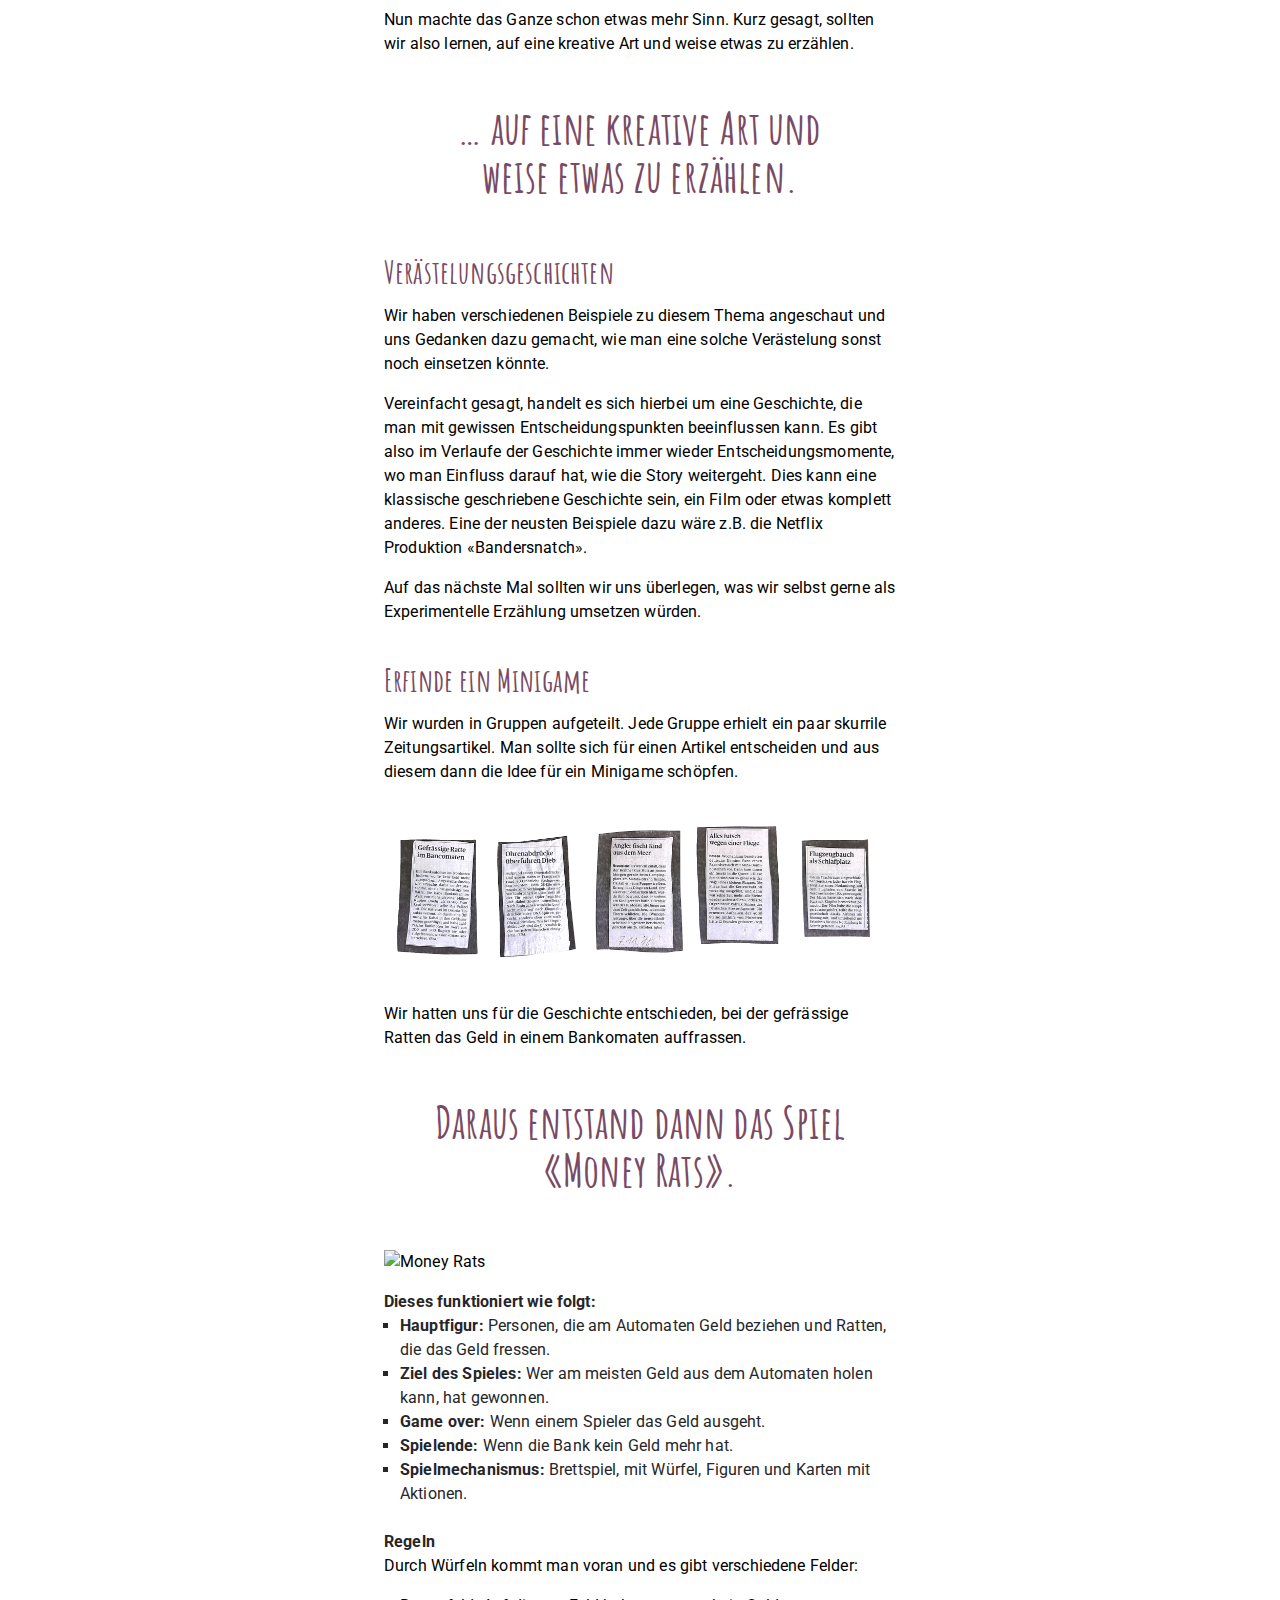
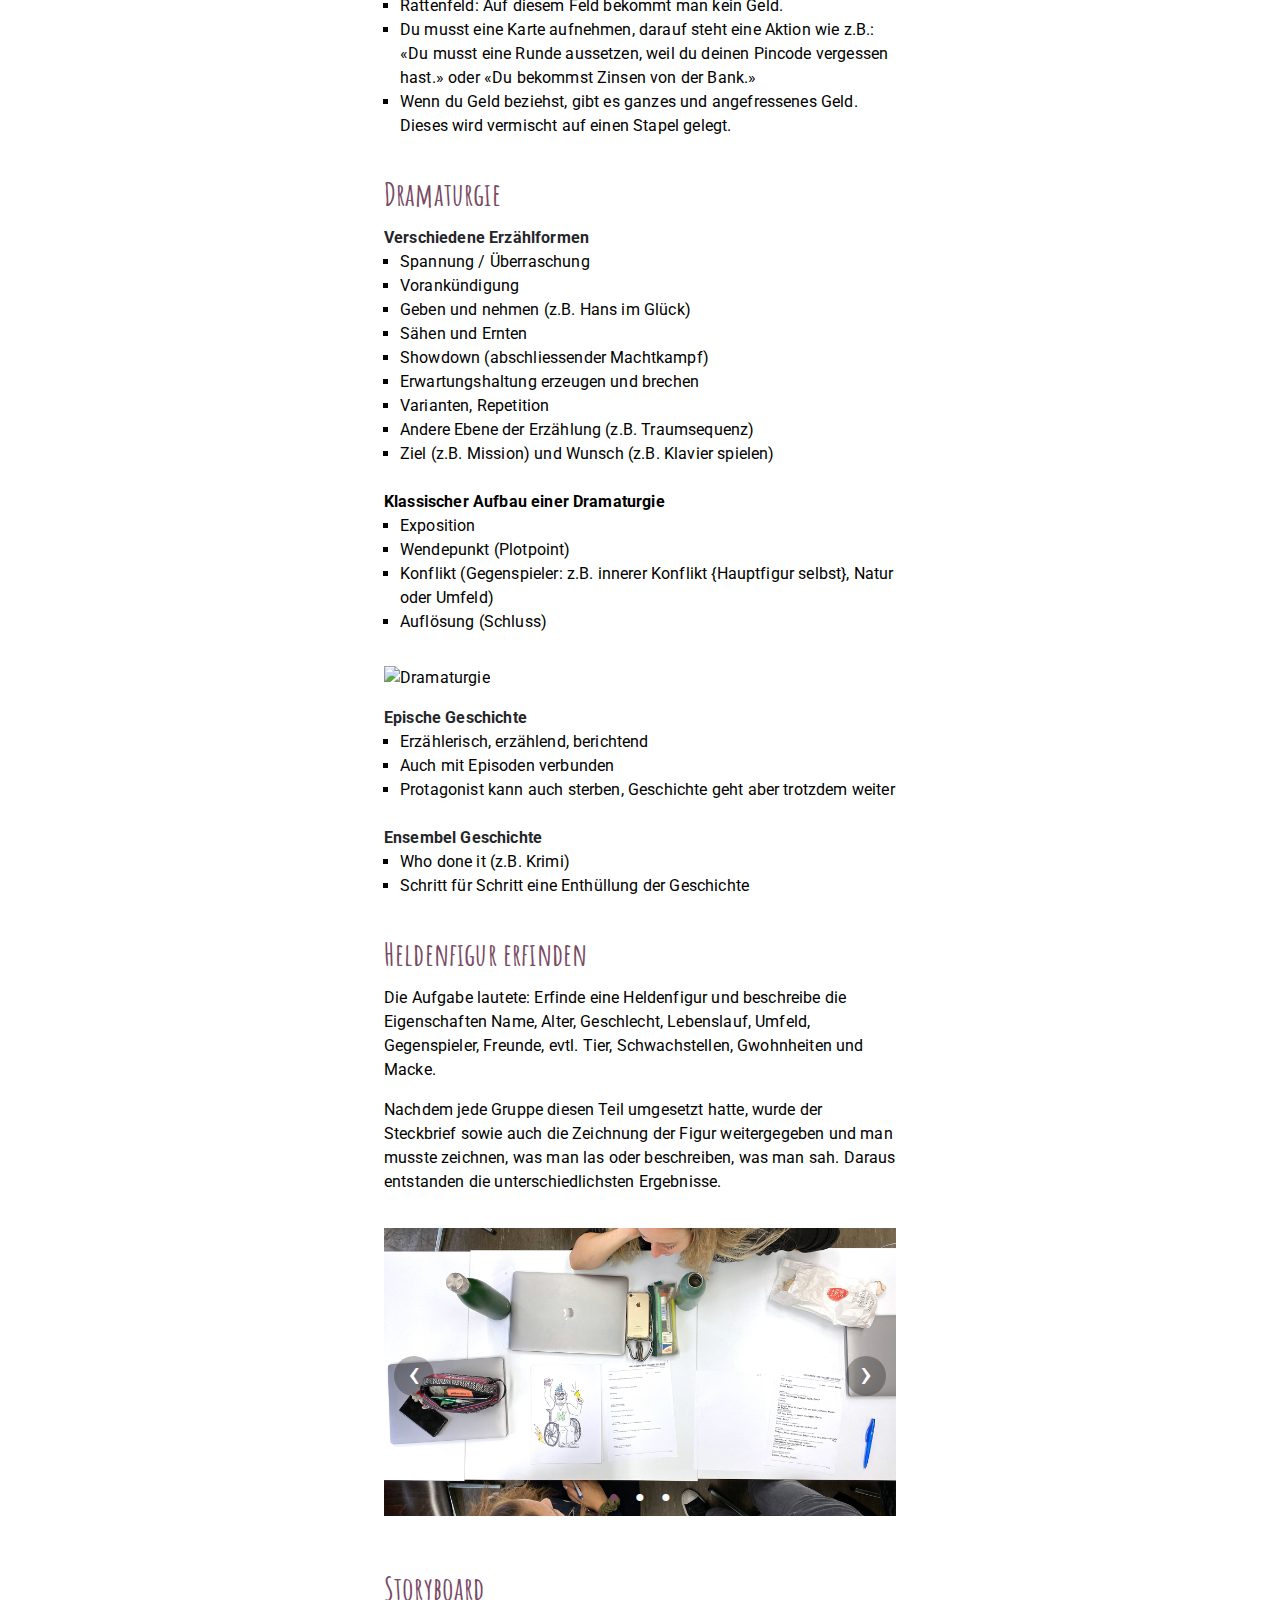
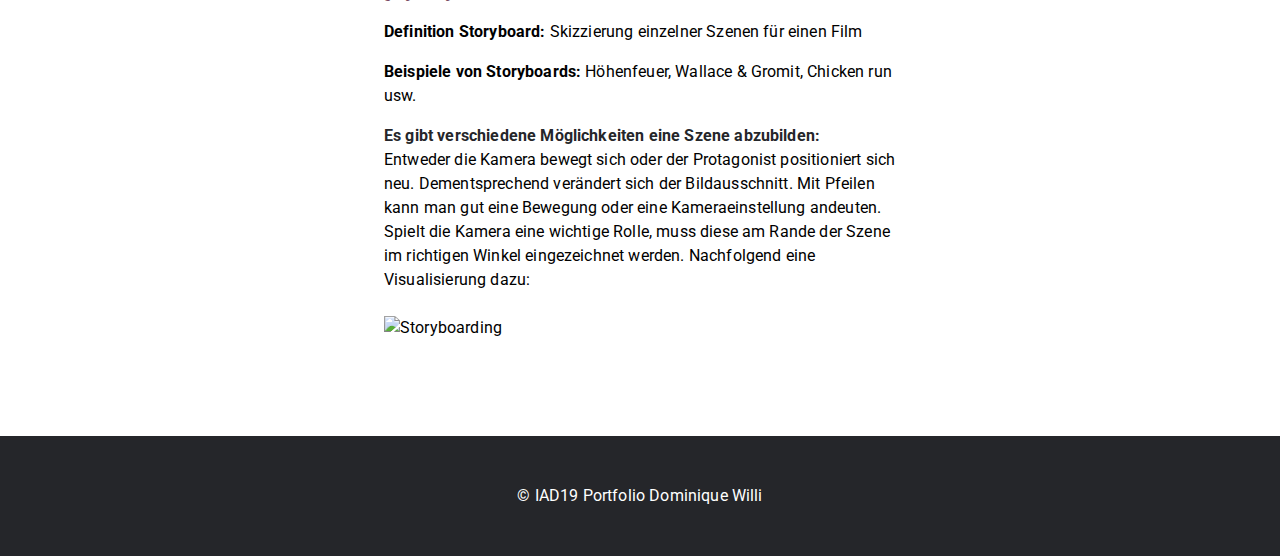
==== commit adc857b3: "delete style tags" ====
--- a/docs/index.html
+++ b/docs/index.html
@@ -16,6 +16,8 @@
 <!-- page content -->
 
 <body>
+
+
   <div class="hero-image">
     <img src="./bilder/Headerbild_fach.jpg" alt="Experimentelles Erzaehlen">
   </div>
@@ -44,14 +46,13 @@
         </p>
 
 
-<div class="style">
 
       <h2 id="Die Diashow">Die Diashow</h2>
         <p>
-        Es wurde uns die folgene Aufgabe erteilt: Wir sollen uns in Gruppen aufteilen und jeweils eine Person mit verbundenen Augen an verschiedene Orte führen. Am jeweiligen Ort angekommen, musste die Person die Augen öffnen und auf ein Dia zeichnen, was er oder sie sah. Abwechslungsweise setzten wir diesen Teil der Aufgabe um. Die einzelnen Sujets, die sich aus dieser Methodik ergeben hatten, sollten wir nun miteinander kombinieren und so eine Geschichte daraus bilden.
-        </p>
-        <p>
-        Wir schrieben also eine Story dazu und präsentierten diese am Schluss den anderem Klassenmitgliedern. Zwei andere Gruppen erstellten jeweils auch eine Geschichte zu den eigenen Dias und präsentierten diese dann anschliessend. Es war lustig und interessant zugleich, wie unterschiedlich die Sujets zum Teil interpretiert wurden.
+        Es wurde uns die folgene Aufgabe erteilt: Wir sollen uns in Gruppen aufteilen und jeweils eine Person mit verbundenen Augen an verschiedene Orte führen. Am jeweiligen Ort angekommen, musste die Person die Augen öffnen und auf ein Dia zeichnen, was er oder sie sah. Abwechslungsweise setzten wir diesen Teil der Aufgabe um. Die einzelnen Sujets, die sich aus dieser Methodik ergeben hatten, sollten wir nun miteinander kombinieren und so zu einer Geschichte formen.
+        </p>
+        <p>
+        Wir schrieben also eine Story dazu und präsentierten diese am Schluss den anderem Klassenmitgliedern. Zwei andere Gruppen erstellten jeweils ebenfalls eine Geschichte zu den gleichen Dias und präsentierten diese dann anschliessend. Es war lustig und interessant zugleich, wie unterschiedlich die Sujets interpretiert wurden.
         </p>
 
         <div id="slider">
@@ -68,7 +69,10 @@
         Nun machte das Ganze schon etwas mehr Sinn. Kurz gesagt, sollten wir also lernen, auf eine kreative Art und weise etwas zu erzählen.
         </p>
 
-      </div>
+        <div class="outstanding">
+         … auf eine kreative Art und weise etwas zu erzählen.
+        </div>
+
 
 
       <h2 id="Verästelungsgeschichten">Verästelungsgeschichten</h2>
@@ -83,7 +87,6 @@
         </p>
 
 
-        <div class="style">
 
       <h2 id="Erfinde ein Minigame">Erfinde ein Minigame</h2>
         <p>
@@ -98,7 +101,6 @@
         <div class="outstanding">
         Daraus entstand dann das Spiel «Money Rats».
         </div>
-        </p>
 
         <img src="bilder/Money_Rats.jpg" alt="Money Rats">
 
@@ -111,8 +113,8 @@
         <li> <strong> Hauptfigur: </strong> Personen, die am Automaten Geld beziehen und Ratten, die das Geld fressen. </li>
         <li> <strong> Ziel des Spieles: </strong> Wer am meisten Geld aus dem Automaten holen kann, hat gewonnen. </li>
         <li> <strong> Game over: </strong> Wenn einem Spieler das Geld ausgeht. </li>
-        <li> <strong> Spielende: </strong> wenn die Bank kein Geld mehr hat. </li>
-        <li> <strong> Spielmechanismus: </strong> Brettspiel, mit Würfel, Figuren und Karten mit Aktionen </li>
+        <li> <strong> Spielende: </strong> Wenn die Bank kein Geld mehr hat. </li>
+        <li> <strong> Spielmechanismus: </strong> Brettspiel, mit Würfel, Figuren und Karten mit Aktionen. </li>
         </div>
         </ul>
 
@@ -124,14 +126,12 @@
         </p>
 
         <ul class="Liste">
-            <li> Rattenfeld: bekommt man kein Geld </li>
-            <li> Du musst eine Karte aufnehmen, darauf stehen verschiedene Aktionen
-                 z.B. du musst eine Runde aussetzen weil du deinen Pincode vergessen hast
-                 z.B. du bekommst Zinsen von der Bank </li>
-            <li> Wenn du Geld beziehst, gibt es ganzes und angefressenes Geld, dieses wird vermischt auf einen Stapel gelegt </li>
+            <li> Rattenfeld: Auf diesem Feld bekommt man kein Geld. </li>
+            <li> Du musst eine Karte aufnehmen, darauf steht eine Aktion wie
+                 z.B.: «Du musst eine Runde aussetzen, weil du deinen Pincode vergessen hast.» oder «Du bekommst Zinsen von der Bank.» </li>
+            <li> Wenn du Geld beziehst, gibt es ganzes und angefressenes Geld. Dieses wird vermischt auf einen Stapel gelegt. </li>
         </ul>
 
-          </div>
 
 
       <h2 id="Dramaturgie">Dramaturgie</h2>
@@ -178,16 +178,15 @@
          </ul>
 
 
-       <div class="style">
 
 
       <h2 id="Heldenfigur erfinden">Heldenfigur erfinden</h2>
         <p>
-        Die Aufgabe lautete: Erfinde eine Heldenfigur und beschreibe die Eigenschaften: Name, Alter, Geschlecht, Lebenslauf, Umfeld, Gegenspieler, Freunde, evtl. Tier, Schwachstellen,
+        Die Aufgabe lautete: Erfinde eine Heldenfigur und beschreibe die Eigenschaften Name, Alter, Geschlecht, Lebenslauf, Umfeld, Gegenspieler, Freunde, evtl. Tier, Schwachstellen,
         Gwohnheiten und Macke.
         </p>
         <p>
-        Nachdem das jede Gruppe umgesetzt hatte, wurde der Steckbrief sowie auch die Zeichnung der Figur weitergegeben und man musste das zeichnen oder schreiben was man daraus lesen konnte. Es war erstaunlich, wie viele unterschiedliche Ergebnisse daraus entstanden sind.
+        Nachdem jede Gruppe diesen Teil umgesetzt hatte, wurde der Steckbrief sowie auch die Zeichnung der Figur weitergegeben und man musste zeichnen, was man las oder beschreiben, was man sah. Daraus entstanden die unterschiedlichsten Ergebnisse.
         </p>
 
         <div class="carousel">
@@ -224,50 +223,46 @@
             </div>
         </div>
 
+
+
+
+      <h2 id="Storyboard">Storyboard</h2>
+        <p> <strong> Definition Storyboard:</strong> Skizzierung einzelner Szenen für einen Film
+        </p>
+        <p> <strong> Beispiele von Storyboards:</strong>
+        Höhenfeuer, Wallace & Gromit, Chicken run usw.
+        </p>
+        <h3>
+        Es gibt verschiedene Möglichkeiten eine Szene abzubilden:
+        </h3>
+        <p>
+          Entweder die Kamera bewegt sich oder der Protagonist positioniert sich neu. Dementsprechend verändert sich der Bildausschnitt. Mit Pfeilen kann man gut eine Bewegung oder eine Kameraeinstellung andeuten. Spielt die Kamera eine wichtige Rolle, muss diese am Rande der Szene im richtigen Winkel eingezeichnet werden. Nachfolgend eine Visualisierung dazu:
+        </p>
+
+
+        <img src="bilder/Storyboarding.jpg" alt="Storyboarding">
+
       </div>
 
 
 
-      <h2 id="Storyboard">Storyboard</h2>
-        <h3>
-        Definition Storyboard:
-        </h3>
-        <p>
-        Skizzierung einzelner Szenen für einen Film
-        </p>
-        <p>
-        Beispiele von Storyboards:
-        z.B. Höhenfeuer, Wallace & Gromit, Chicken run usw.
-        </p>
-        <h3>
-        Es gibt verschiedene Möglichkeiten eine Szene abzubilden:
-        </h3>
-        <p>
-          Entweder die Kamera bewegt sich oder der Protagonist. Dementsprechend verändert sich der Bildausschnitt. Mit Pfeilen kann man gut eine Bewegung oder eine Kameraeinstellung andeuten. Spielt die Kamera eine wichtige Rolle, muss diese am Rande der Szene im richtigen Winkel eingezeichnet werden.
-        </p>
-
-
-        <img src="bilder/Storyboarding.jpg" alt="Storyboarding">
-
-      </div>
-
-
-
-<div class="spalte"></div>
-<div class="spalte"></div>
-<div class="spalte"></div>
-<div class="spalte"></div>
-<div class="spalte"></div>
-<div class="spalte"></div>
-<div class="spalte"></div>
-<div class="spalte"></div>
-<div class="spalte"></div>
-<div class="spalte"></div>
-<div class="spalte"></div>
-<div class="spalte"></div>
-
-</div>
-</div>
+
+<div class="spalte"></div>
+<div class="spalte"></div>
+<div class="spalte"></div>
+<div class="spalte"></div>
+<div class="spalte"></div>
+<div class="spalte"></div>
+<div class="spalte"></div>
+<div class="spalte"></div>
+<div class="spalte"></div>
+<div class="spalte"></div>
+<div class="spalte"></div>
+<div class="spalte"></div>
+
+</div>
+</div>
+
 
 <!-- Footer -->
 <footer class="footer">
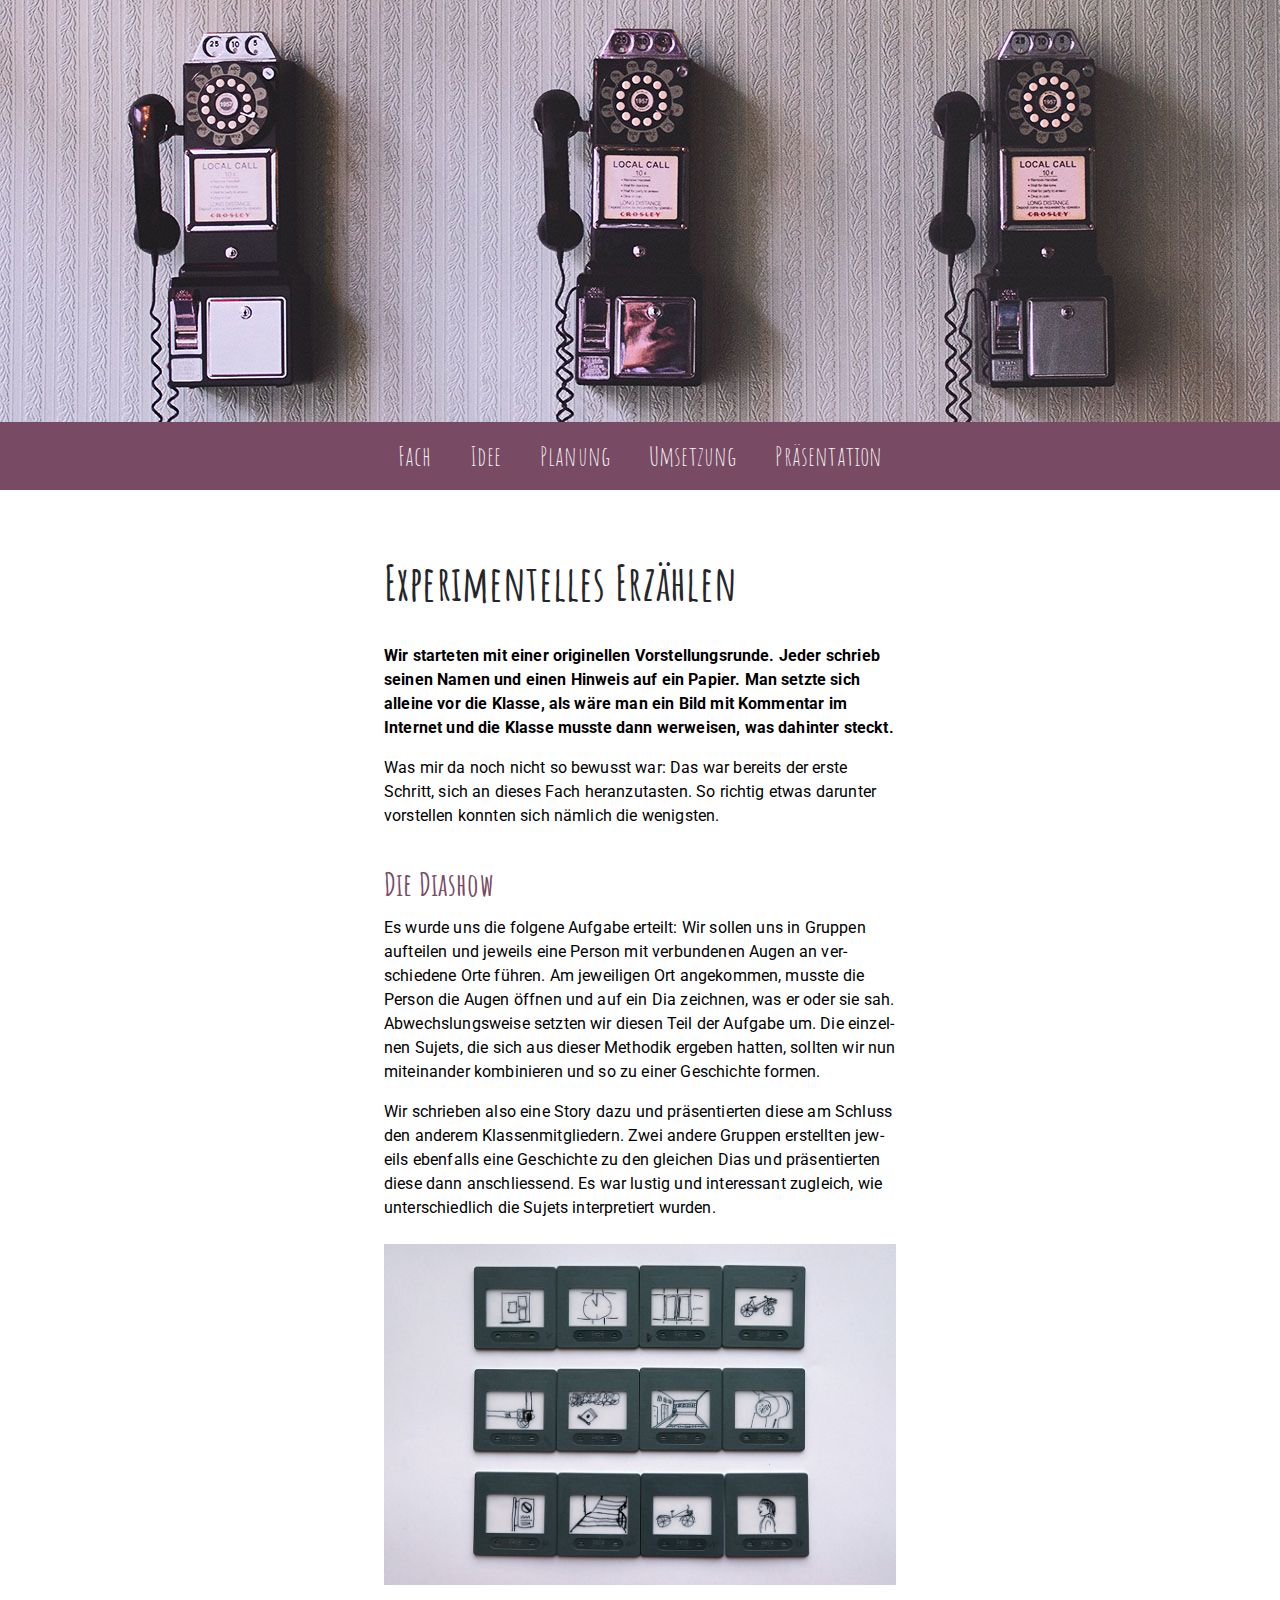
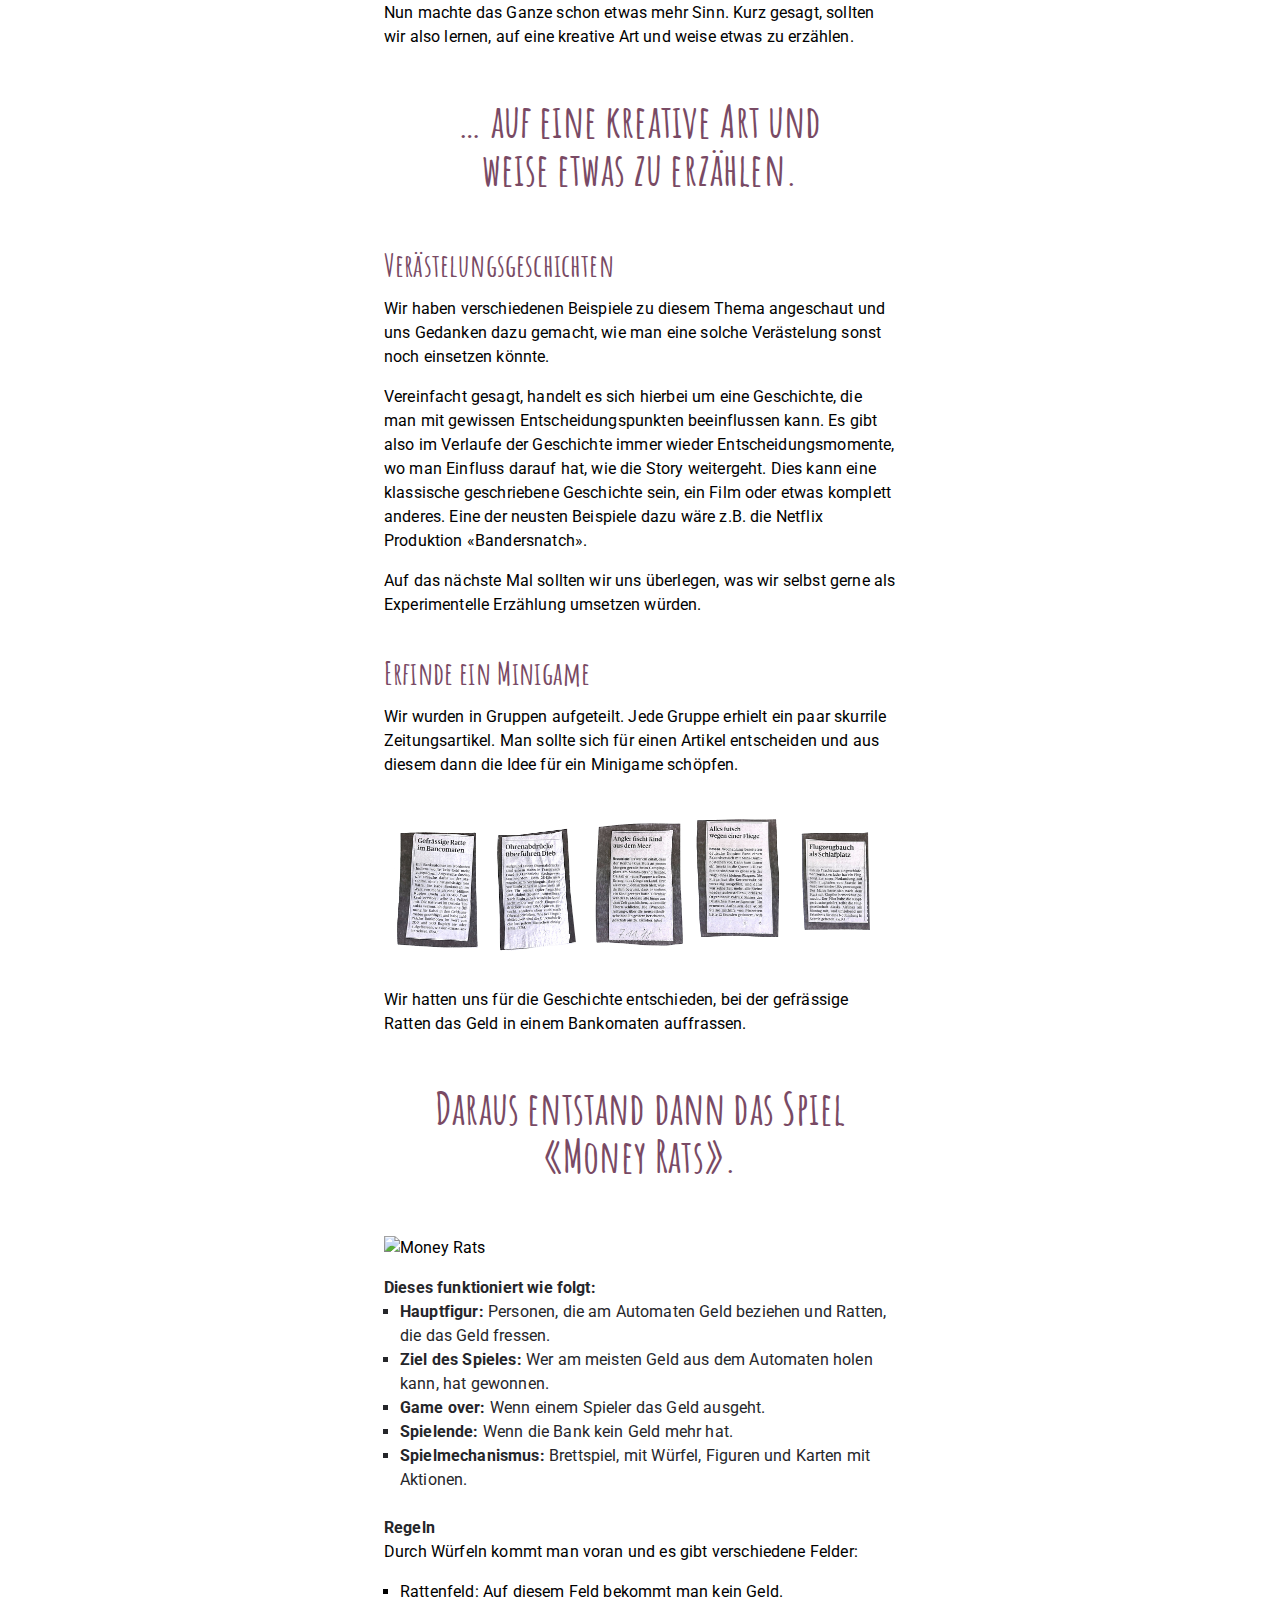
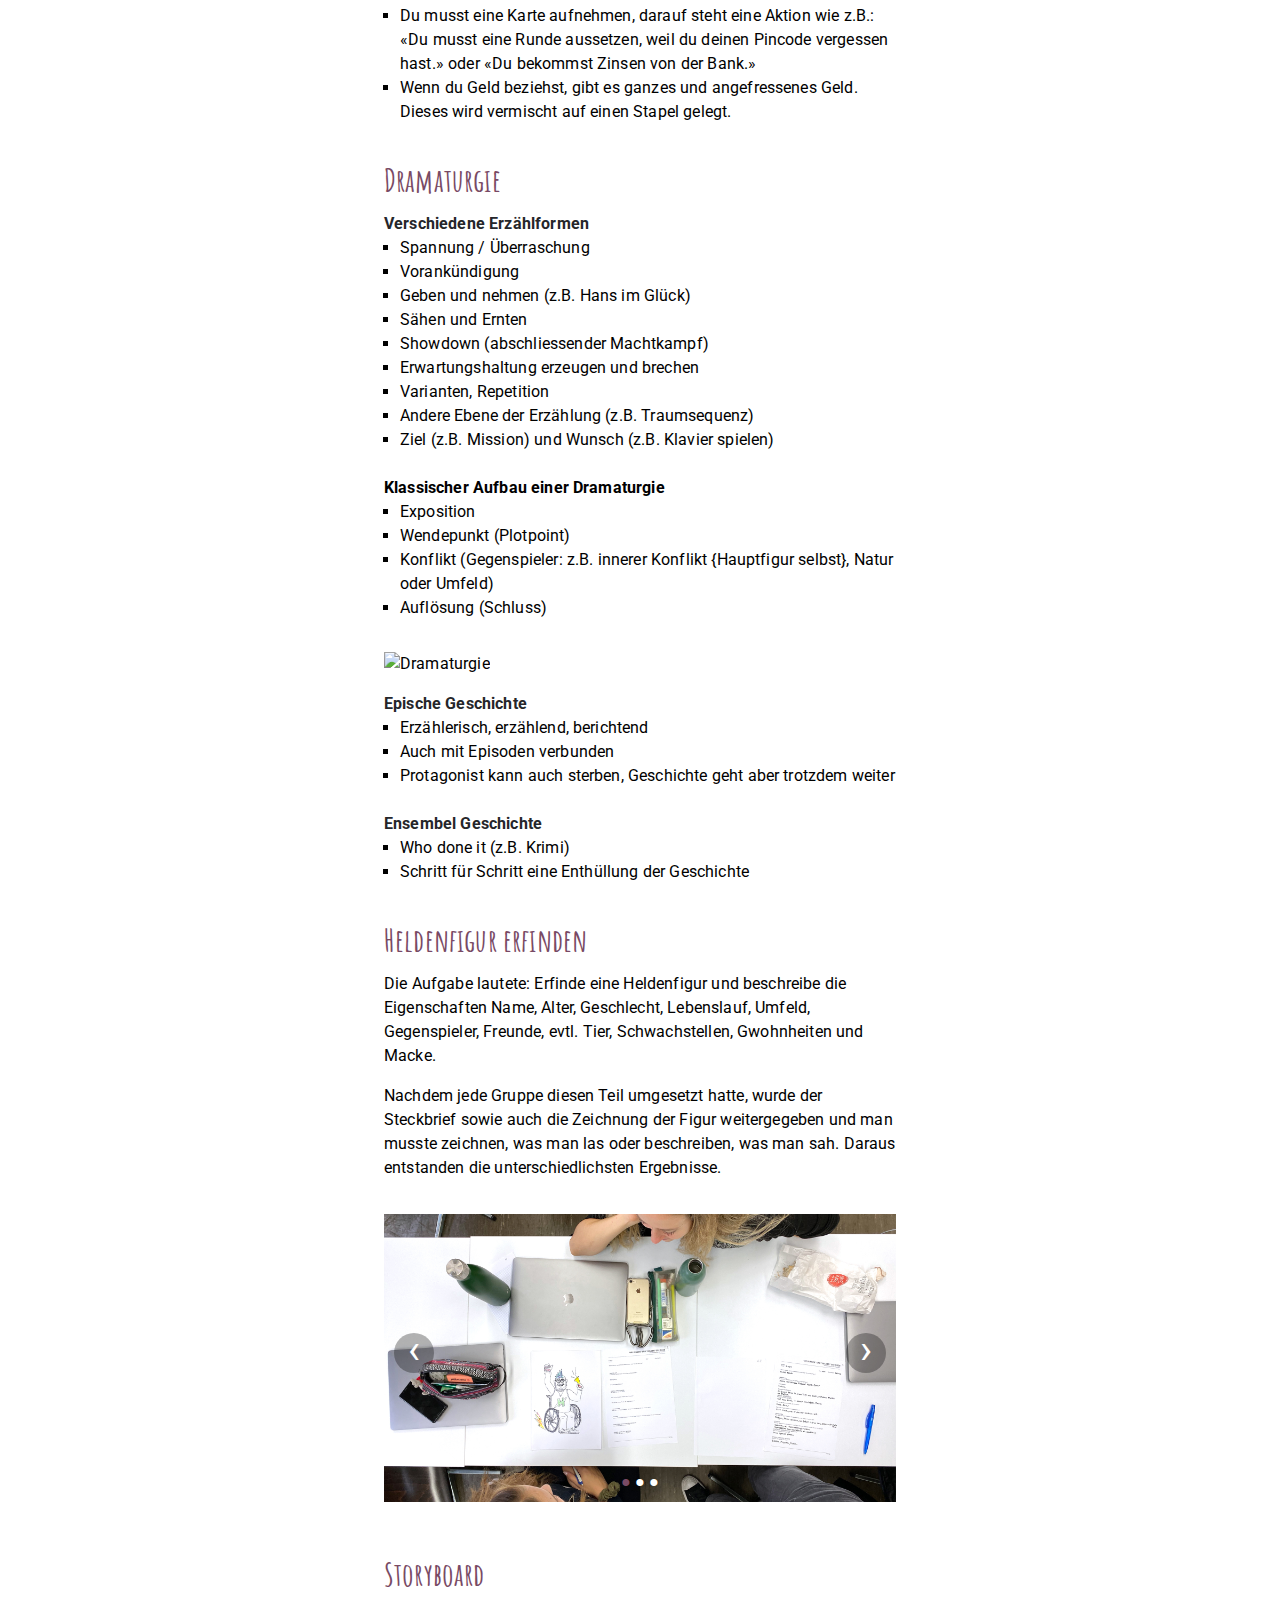
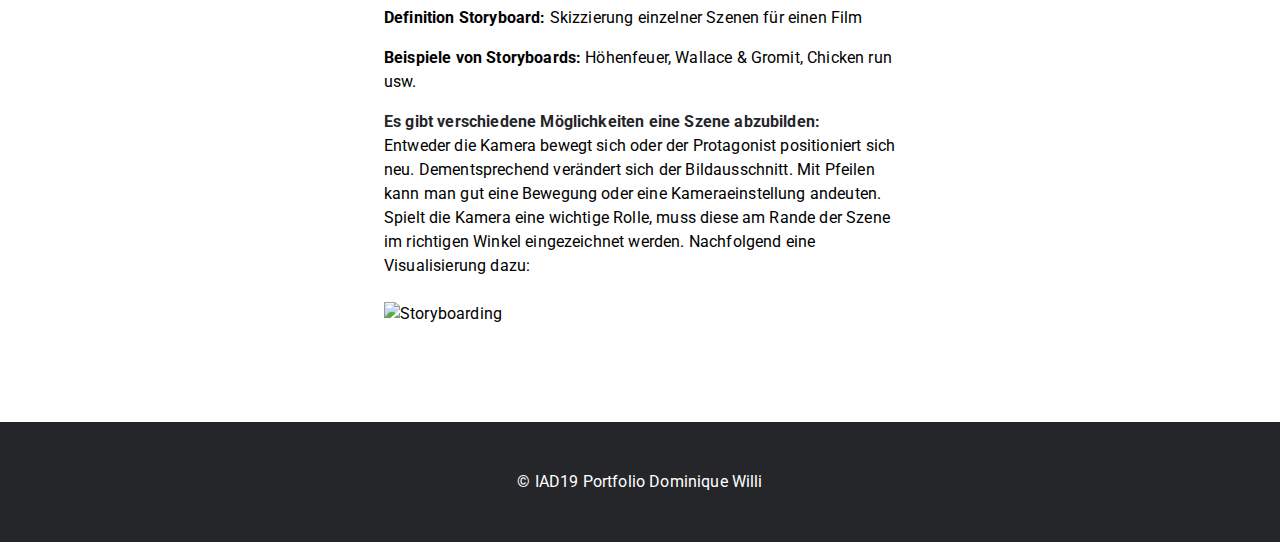
==== commit f70098e9: "html bereinigen" ====
--- a/docs/index.html
+++ b/docs/index.html
@@ -1,15 +1,16 @@
+<!DOCTYPE html PUBLIC "-//W3C//DTD XHTML 1.0 Transitional//EN" "http://www.w3.org/TR/xhtml1/DTD/xhtml1-transitional.dtd">
 <!DOCTYPE html>
 
 <html lang="en">
 
 <head>
-  <meta charset="utf-8">
+  <meta charset="utf-8" />
     <title>Experimentelles Erzählen</title>
-  <meta name="viewport" content="width=device-width, initial-scale=1.0">
-    <link rel="stylesheet" href="normalize.css">
-    <link rel="stylesheet" href="style.css">
-    <link href="https://fonts.googleapis.com/css?family=Amatic+SC|Roboto&display=swap" rel="stylesheet">
-    <link href="https://fonts.googleapis.com/css?family=Amatic+SC:700&display=swap" rel="stylesheet">
+  <meta name="viewport" content="width=device-width, initial-scale=1.0" />
+    <link rel="stylesheet" href="normalize.css" />
+    <link rel="stylesheet" href="style.css" />
+    <link href="https://fonts.googleapis.com/css?family=Amatic+SC|Roboto&display=swap" rel="stylesheet" />
+    <link href="https://fonts.googleapis.com/css?family=Amatic+SC:700&display=swap" rel="stylesheet" />
     <script src="script.js"></script>
 </head>
 
@@ -19,7 +20,7 @@
 
 
   <div class="hero-image">
-    <img src="./bilder/Headerbild_fach.jpg" alt="Experimentelles Erzaehlen">
+    <img src="./bilder/Headerbild_fach.jpg" alt="Experimentelles Erzaehlen" />
   </div>
 
   <div class="main-navigation">
@@ -35,6 +36,7 @@
 
   <div class="content">
 
+
     <h1 id="Experimentelles Erzählen">Experimentelles Erzählen</h1>
 
         <p> <strong> Wir starteten mit einer originellen Vorstellungsrunde. Jeder schrieb seinen Namen und einen Hinweis auf ein Papier.
@@ -57,11 +59,11 @@
 
         <div id="slider">
         <figure>
-        <img src="bilder/Dia_Story.jpg" alt="Dia Story">
-        <img src="bilder/Dia_Story_2.jpg" alt="Dia Story">
-        <img src="bilder/Dia_Story_3.jpg" alt="Dia Story">
-        <img src="bilder/Dia_Story_4.jpg" alt="Dia Story">
-        <img src="bilder/Dia_Story.jpg" alt="Dia Story">
+        <img src="bilder/Dia_Story.jpg" alt="Dia Story" />
+        <img src="bilder/Dia_Story_2.jpg" alt="Dia Story" />
+        <img src="bilder/Dia_Story_3.jpg" alt="Dia Story" />
+        <img src="bilder/Dia_Story_4.jpg" alt="Dia Story" />
+        <img src="bilder/Dia_Story.jpg" alt="Dia Story" />
         </figure>
         </div>
 
@@ -93,7 +95,7 @@
         Wir wurden in Gruppen aufgeteilt. Jede Gruppe erhielt ein paar skurrile Zeitungsartikel. Man sollte sich für einen Artikel entscheiden und aus diesem dann die Idee für ein Minigame schöpfen.
         </p>
 
-        <img src="bilder/Game_Geschichten.png" alt="Game_Geschichten">
+        <img src="bilder/Game_Geschichten.png" alt="Game_Geschichten" />
 
         <p>
         Wir hatten uns für die Geschichte entschieden, bei der gefrässige Ratten das Geld in einem Bankomaten auffrassen.
@@ -102,7 +104,7 @@
         Daraus entstand dann das Spiel «Money Rats».
         </div>
 
-        <img src="bilder/Money_Rats.jpg" alt="Money Rats">
+        <img src="bilder/Money_Rats.jpg" alt="Money Rats" />
 
         <h3>
         Dieses funktioniert wie folgt:
@@ -158,7 +160,7 @@
            <li> Auflösung (Schluss) </li>
          </ul>
 
-         <img src="bilder/Dramaturgie.jpg" alt="Dramaturgie">
+         <img src="bilder/Dramaturgie.jpg" alt="Dramaturgie" />
 
        <h3>
        Epische Geschichte
@@ -191,17 +193,17 @@
 
         <div class="carousel">
             <div class="carousel-inner">
-                <input class="carousel-open" type="radio" id="carousel-1" name="carousel" aria-hidden="true" hidden="" checked="checked">
+                <input class="carousel-open" type="radio" id="carousel-1" name="carousel" aria-hidden="true" hidden="" checked="checked" />
                 <div class="carousel-item">
-                    <img src="./bilder/Held_1.jpg">
+                    <img src="./bilder/Held_1.jpg" />
                 </div>
-                <input class="carousel-open" type="radio" id="carousel-2" name="carousel" aria-hidden="true" hidden="">
+                <input class="carousel-open" type="radio" id="carousel-2" name="carousel" aria-hidden="true" hidden="" />
                 <div class="carousel-item">
-                    <img src="./bilder/Held_2.jpg">
+                    <img src="./bilder/Held_2.jpg" />
                 </div>
-                <input class="carousel-open" type="radio" id="carousel-3" name="carousel" aria-hidden="true" hidden="">
+                <input class="carousel-open" type="radio" id="carousel-3" name="carousel" aria-hidden="true" hidden="" />
                 <div class="carousel-item">
-                    <img src="./bilder/Held_3.jpg">
+                    <img src="./bilder/Held_3.jpg" />
                 </div>
                 <label for="carousel-3" class="carousel-control prev control-1">‹</label>
                 <label for="carousel-2" class="carousel-control next control-1">›</label>
@@ -240,10 +242,9 @@
         </p>
 
 
-        <img src="bilder/Storyboarding.jpg" alt="Storyboarding">
+        <img src="bilder/Storyboarding.jpg" alt="Storyboarding" />
 
       </div>
-
 
 
 
--- a/docs/style.css
+++ b/docs/style.css
@@ -70,6 +70,8 @@
   }
 }
 
+
+
 img {
   width: 100%;
   height: auto;
@@ -175,16 +177,16 @@
 }
 
 .carousel-control {
-    background: rgba(0, 0, 0, 0.28);
+    background: rgba(0, 0, 0, 0.3);
     border-radius: 50%;
     color: #fff;
     cursor: pointer;
     display: none;
     font-size: 40px;
     height: 40px;
-    line-height: 35px;
+    line-height: 33px;
     position: absolute;
-    top: 50%;
+    top: 47%;
     -webkit-transform: translate(0, -50%);
     cursor: pointer;
     -ms-transform: translate(0, -50%);
@@ -203,8 +205,8 @@
 }
 
 .carousel-control:hover {
-    background: rgba(0, 0, 0, 0.8);
-    color: #aaaaaa;
+    background: #794a64;
+    color: white;
 }
 
 #carousel-1:checked ~ .control-1,
@@ -218,7 +220,7 @@
     margin: 0;
     padding: 0;
     position: absolute;
-    bottom: 2%;
+    bottom: 5%;
     left: 0;
     right: 0;
     text-align: center;
@@ -235,6 +237,7 @@
     cursor: pointer;
     display: block;
     font-size: 35px;
+    margin: -1.5rem;
 }
 
 .carousel-bullet:hover {
@@ -260,6 +263,8 @@
     text-shadow: 0px 1px 2px rgba(0, 0, 0, 0.33), -1px 0px 2px rgba(255, 255, 255, 0);
 }
 
+
+
 /* Automatischer Bildslide */
 @keyframes slidy {
 0% { left: 0%; }
